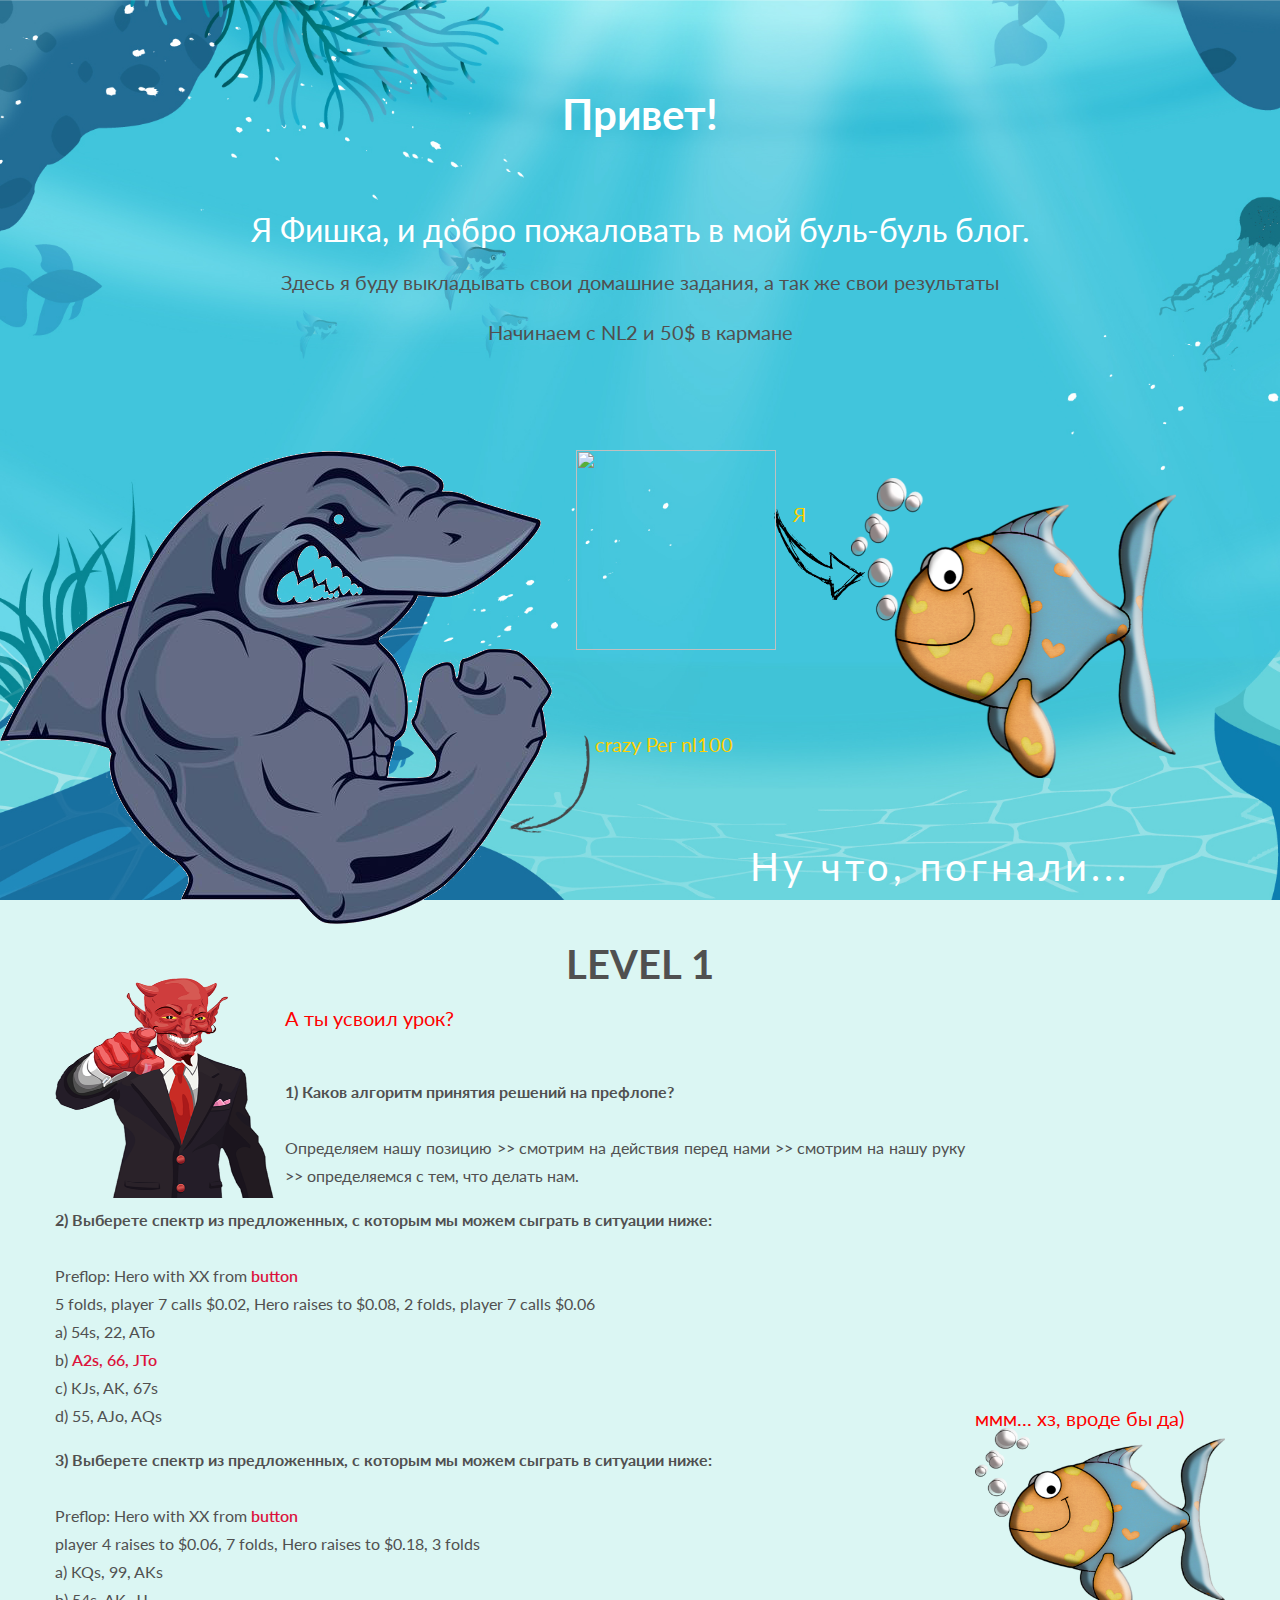
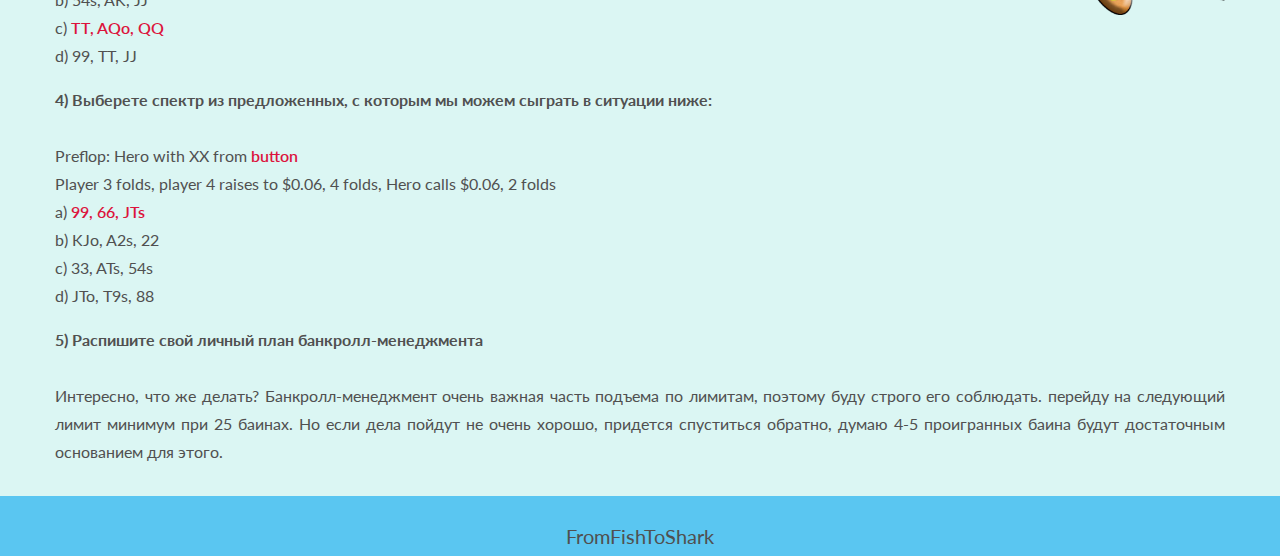
==== index.html @ 1cbb7ae8 "Add files via upload" ====
<!DOCTYPE html>
<html lang="en">

<head>
  <meta charset="UTF-8">
  <meta name="viewport" content="width=device-width, initial-scale=1.0">
  <meta http-equiv="X-UA-Compatible" content="ie=edge">
  <title>FromFishToShark</title>
  <link href="https://fonts.googleapis.com/css2?family=Lato:wght@300;400;700&display=swap" rel="stylesheet">
  <link rel="stylesheet" href="css/reset.css">
  <link rel="stylesheet" href="css/style.css">
</head>

<body>


  <header class="header">
    <div class="container">
      <div class="container-content">
        <div class="header__text">
          <h1>Привет!</h1>
          <p class="header__text-1">Я Фишка, и добро пожаловать в мой буль-буль блог.</p>
        </div>

        <div class="header__maintext">
          <p>Здесь я буду выкладывать свои домашние задания, а так же свои результаты</p>
        </div>

        <div class="header__maintext-2">
          <p с>Начинаем с NL2 и 50$ в кармане</p>
        </div>

        <div class="text__fish">
          Я
        </div>
        <div class="text__shark">
          crazy Рег nl100
        </div>

        <div class="fish__header">
          <img class="shark" src="images/hotpng.com.png" alt="">
          <img class="fish" src="images/fish-1.png" alt="">
          <img class="arrow-3" src="images/arrow-3.png" alt="">
          <img class="arrow-2" src="images/arrow-2.png" alt="">
          <img class="cards" src="images/cards.png" alt="">
        </div>

        <div class="header__text-bottom">Ну что, погнали...</div>
      </div>
    </div>
  </header>



  <div class="section-1">

    <h2>LEVEL 1</h2>

    <div class="container">



      <div class="dev">
        <img class="devil" src="images/devil.png" alt="">
      </div>
      <div>
        <p style="color:red">А ты усвоил урок?</p>
      </div>



      <div class="fsh">
        <div>
          <p style="color:red">ммм... хз, вроде бы да)</p>
        </div>
        <img class="fish-1" src="images/fish-1.png" alt="">
      </div>
      <div class="text__level-1">
        <h3>1) Каков алгоритм принятия решений на префлопе?</h3><br>
        Определяем нашу позицию >> смотрим на действия перед нами >> смотрим на нашу руку >> определяемся с тем, что
        делать нам.<br>

        <h3>2) Выберете спектр из предложенных, с которым мы можем сыграть в ситуации ниже:</h3><br>
        Preflop: Hero with ХХ from <span>button</span><br>
        5 folds, player 7 calls $0.02, Hero raises to $0.08, 2 folds, player 7 calls $0.06<br>
        a) 54s, 22, ATo<br>
        b) <span>A2s, 66, JTo</span><br>
        c) KJs, AK, 67s<br>
        d) 55, AJo, AQs

        <h3>
          3) Выберете спектр из предложенных, с которым мы можем сыграть в ситуации ниже:</h3><br>
        Preflop: Hero with ХХ from <span>button</span><br>
        player 4 raises to $0.06, 7 folds, Hero raises to $0.18, 3 folds<br>
        a) KQs, 99, AKs<br>
        b) 54s, AK, JJ<br>
        c) <span>TT, AQo, QQ</span><br>
        d) 99, TT, JJ<br>

        <h3>
          4) Выберете спектр из предложенных, с которым мы можем сыграть в ситуации ниже:</h3><br>

        Preflop: Hero with ХХ from <span>button</span><br>
        Player 3 folds, player 4 raises to $0.06, 4 folds, Hero calls $0.06, 2 folds<br>

        a) <span>99, 66, JTs</span><br>
        b) KJo, A2s, 22<br>
        c) 33, ATs, 54s<br>
        d) JTo, T9s, 88<br>

        <h3>5) Распишите свой личный план банкролл-менеджмента</h3><br>

        Интересно, что же делать? Банкролл-менеджмент очень важная часть подъема по лимитам, поэтому буду строго его
        соблюдать. перейду на следующий лимит минимум при 25 баинах. Но если дела пойдут не очень
        хорошо, придется спуститься обратно, думаю 4-5 проигранных баина будут достаточным основанием для этого.

      </div>
    </div>
  </div>



  <footer class="footer">
    <p class="footer__text">FromFishToShark</p>
  </footer>


</body>

</html>
---- css/style.css ----
*,
*::after,
*::before{
    box-sizing: border-box;
}

a{
    text-decoration: none;
    color: inherit;
    display: inline-block;
}

ul{
    list-style: none;
}

p{
    padding-top: 30px;
    font-size: 20px;
    line-height: 20px;
}

h2{
    font-size: 40px;
    padding-top: 50px;
    text-align: center;
}

h3{
    margin-top: 16px;
}

span{
    color: red;
    font-weight: 600;
}

body{
    color: #505050;
    font-family: 'Lato', sans-serif;
    font-size: 16px;
    line-height: 28px;
    font-weight: 400px;
}

.header{
    background: url(../images/bg-header.jpg);
    height: 100vh;
    background-repeat: no-repeat;
    background-size: cover;
    position: relative;
}


.container{
    max-width: 1200px;
    padding: 0 15px;
    margin: 0 auto;
}


.container-content{
    max-width: 970px;
    margin: 0 auto;
}

.fish{
    position: absolute;
    content: "";
    width: 325px;
    height: 300px;
    bottom: 122px;
    right: 104px;
}

.header__text{
    color: #fff;
    font-size: 42px;
    text-align: center;
    padding-top: 100px;
}

.header__maintext p{
    text-align: center;
}

.header__text-1{
    font-size: 32px;
    line-height: 24px;
    padding-top: 90px;
}

.header__maintext-2{
    text-align: center;
}


.shark{
    position: absolute;
    content: '';
    left: -6px;
    bottom: -32px;
    z-index: 1;
}

.arrow-1{
    position: absolute;
    content: '';
    width: 100px;
    height: 100px;
    bottom: 295px;
    right: 410px;
}

.arrow-3{
    position: absolute;
    content: '';
    width: 100px;
    height: 100px;
    bottom: 295px;
    right: 410px;
}

.arrow-2{
    position: absolute;
    content: '';
    width: 100px;
    height: 100px;
    bottom: 65px;
    left: 500px;
}

.cards{
    position: absolute;
    content: '';
    width: 200px;
    height: 200px;
    left: 45%;
    top: 50%;

}


.text__fish{
    position: absolute;
    content: '';
    font-size: 20px;
    color: rgb(255, 208, 0);
    bottom: 372px;
    right: 474px;
}

.text__shark{
    position: absolute;
    content: '';
    font-size: 20px;
    color: rgb(255, 208, 0);
    bottom: 142px;
    left: 595px;
}

.header__text-bottom{
    position: absolute;
    content: '';
    color:#fff;
    font-size: 38px;
    bottom: 20px;
    right: 150px;
    letter-spacing: 4px;
}

.section-1{
    min-height: 750px;
    background: rgba(183, 238, 231, 0.507);
}

.dev{
    float: left;
    margin-right: 10px;  
}

.devil{
    width: 220px;
    height: 220px;
}

.fsh{
    float: right;
    margin-left: 10px;
    margin-top: 350px;
}

.fish-1{
   width: 250px;
  
}

.text__level-1{
    margin-top: 50px;
    padding-bottom: 30px;
    text-align: justify;
}

.text__level-1 p{
    color: #505050;
    line-height: 24px;

    margin-top: 15px;
}

.text__level-1 span{
    color: crimson;
}



/* FOOTER */


.footer{
    background: rgb(90, 198, 241);
    height: 60px;
    width: 100%;  
}

.footer__text{
    text-align: center;
}
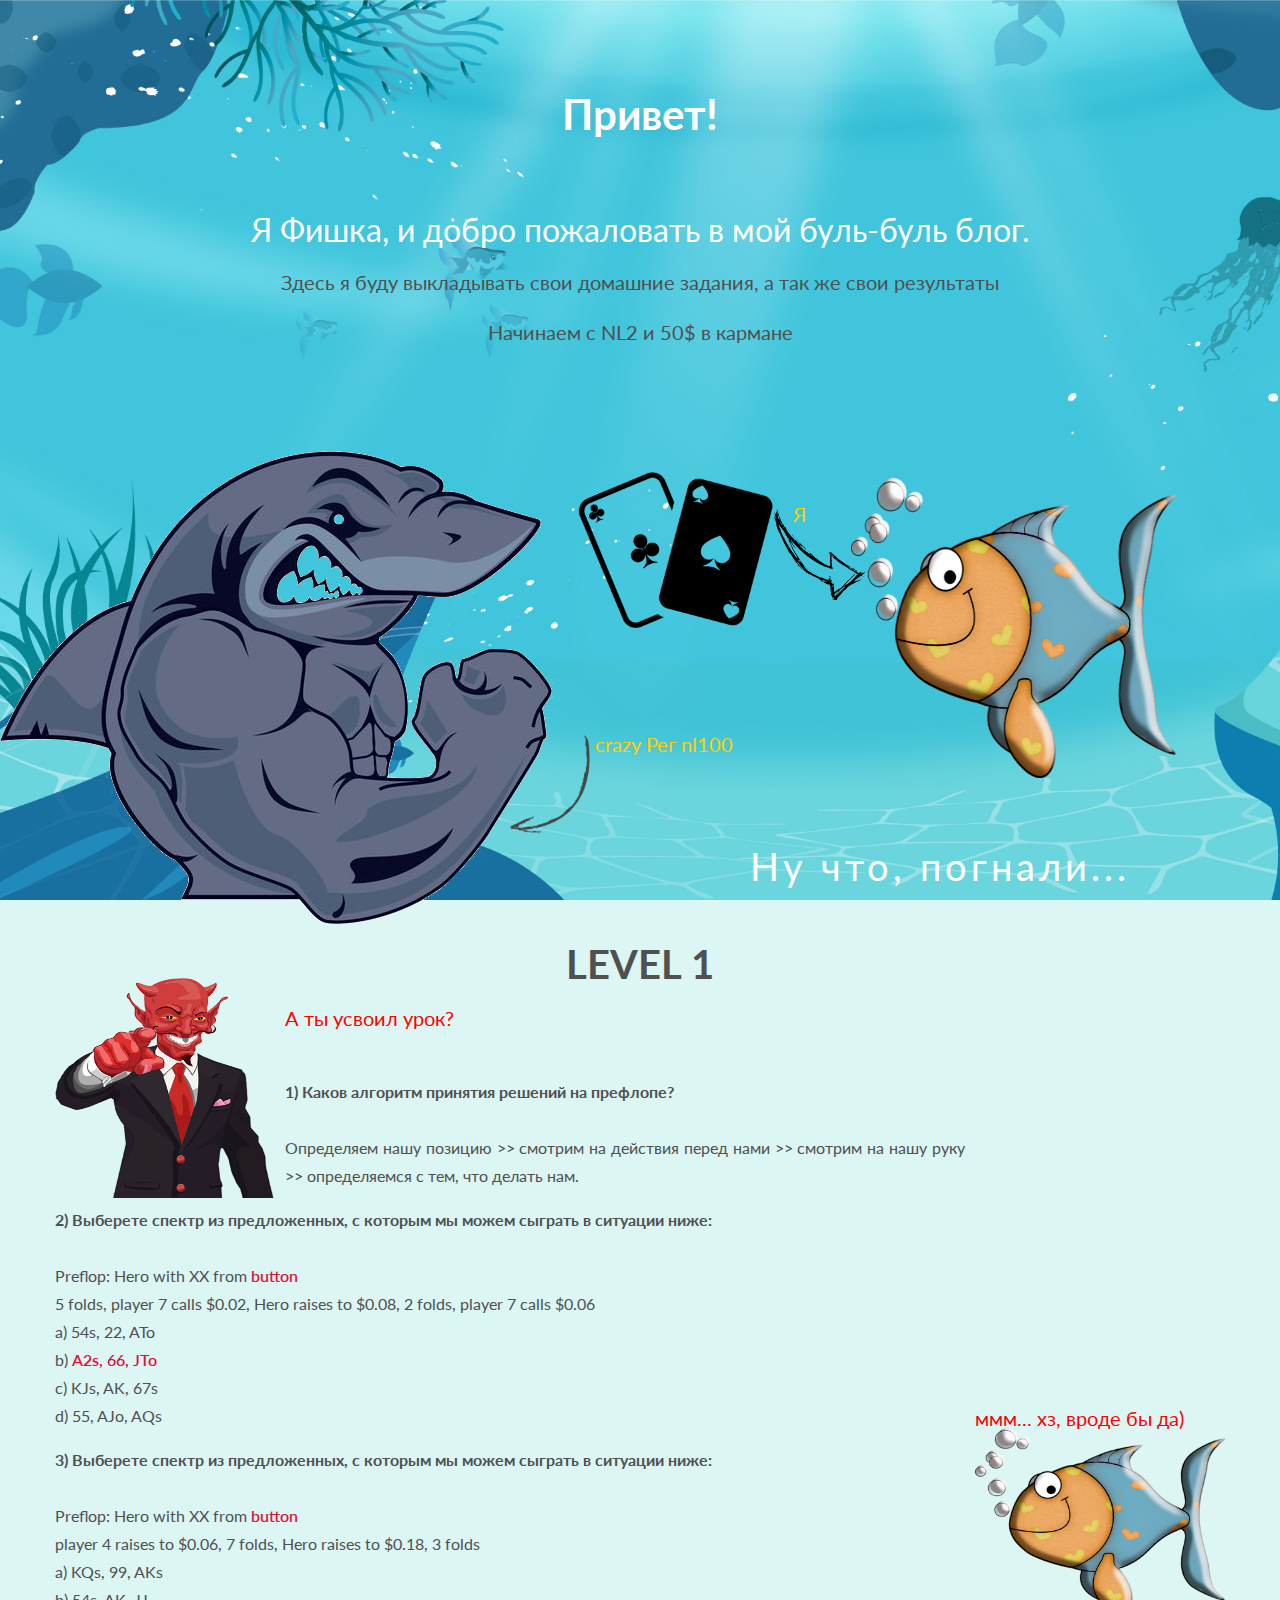
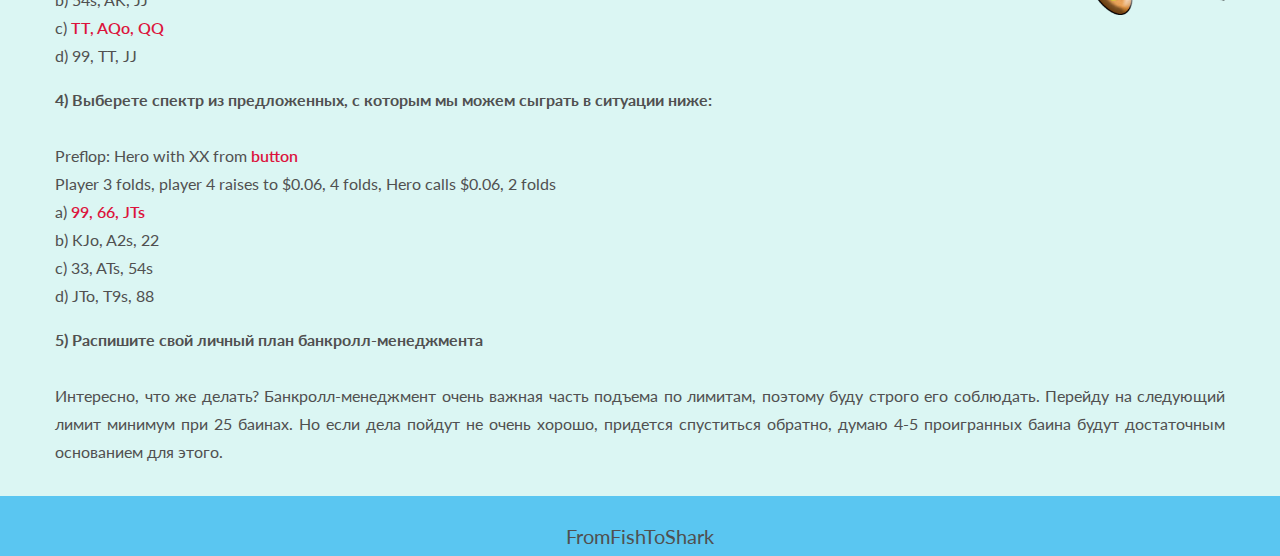
==== commit b1282eb3: "Add files via upload" ====
--- a/index.html
+++ b/index.html
@@ -111,7 +111,7 @@
         <h3>5) Распишите свой личный план банкролл-менеджмента</h3><br>
 
         Интересно, что же делать? Банкролл-менеджмент очень важная часть подъема по лимитам, поэтому буду строго его
-        соблюдать. перейду на следующий лимит минимум при 25 баинах. Но если дела пойдут не очень
+        соблюдать. Перейду на следующий лимит минимум при 25 баинах. Но если дела пойдут не очень
         хорошо, придется спуститься обратно, думаю 4-5 проигранных баина будут достаточным основанием для этого.
 
       </div>
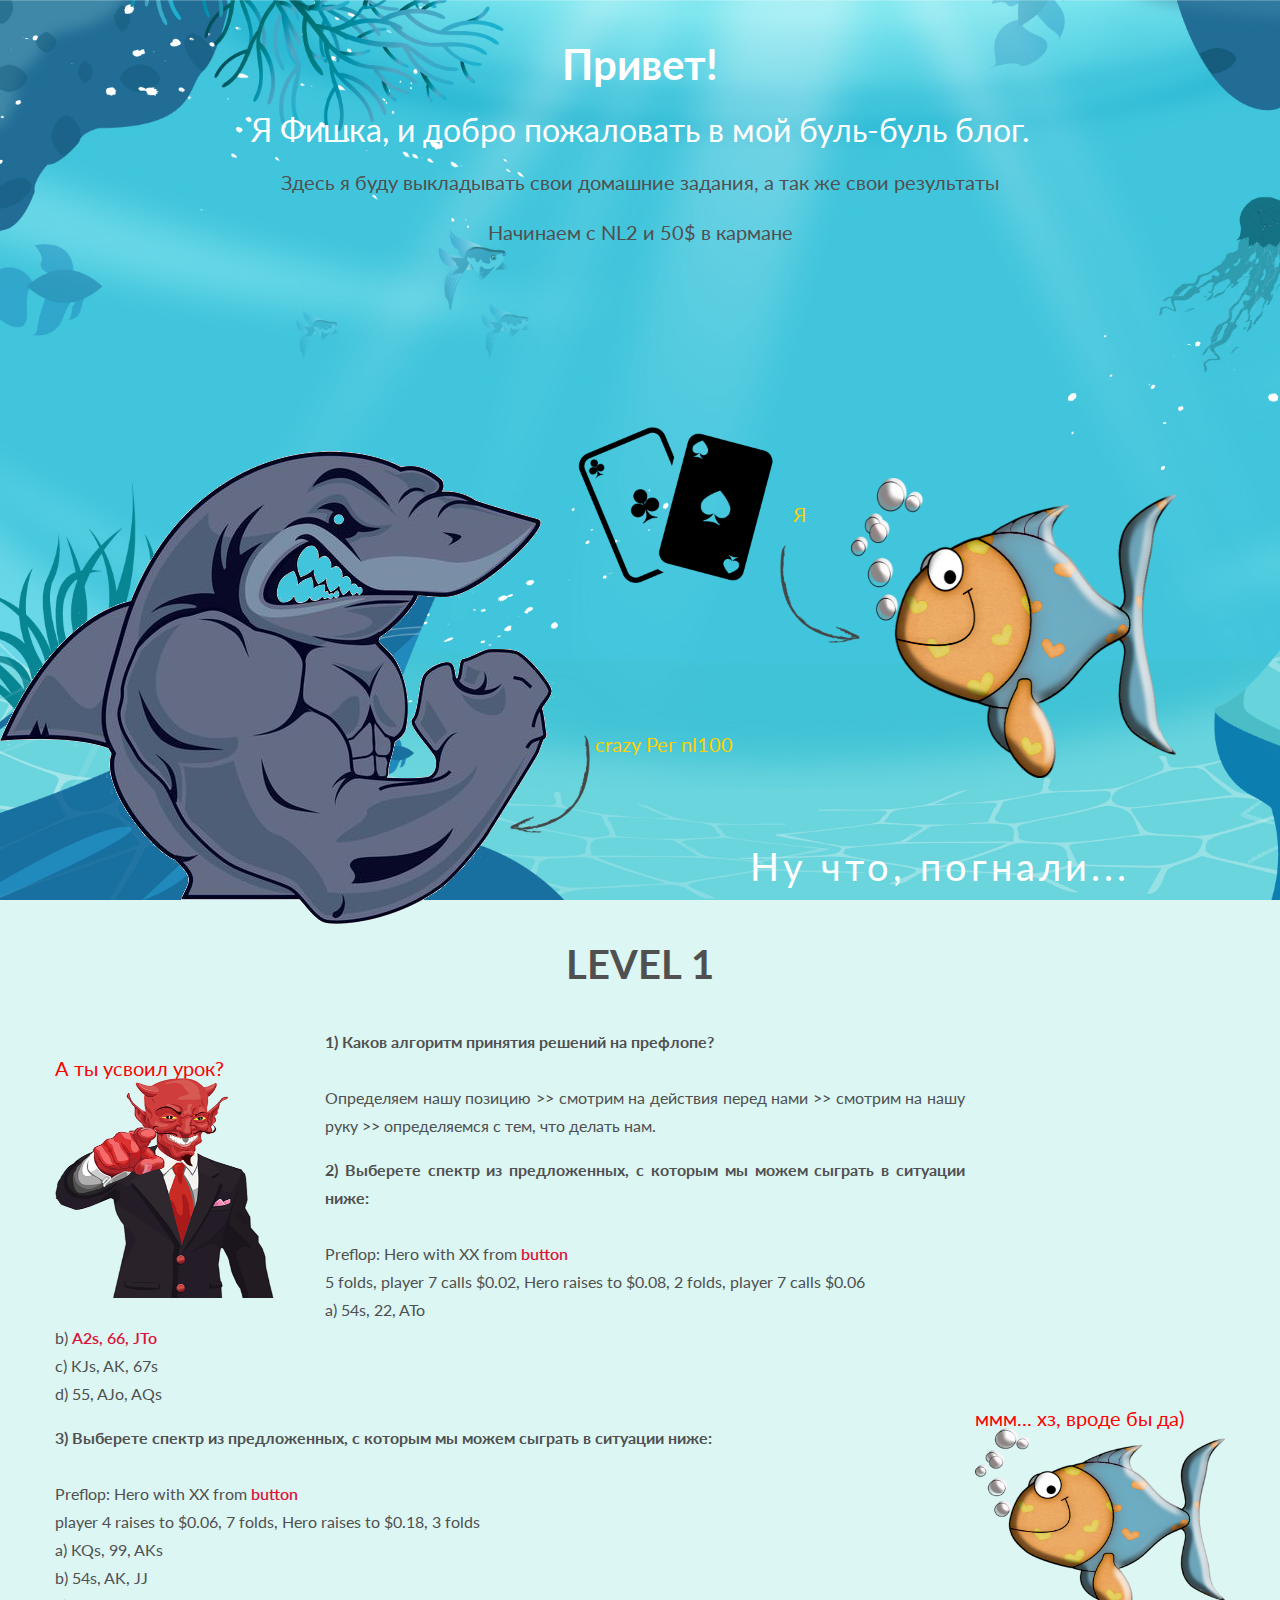
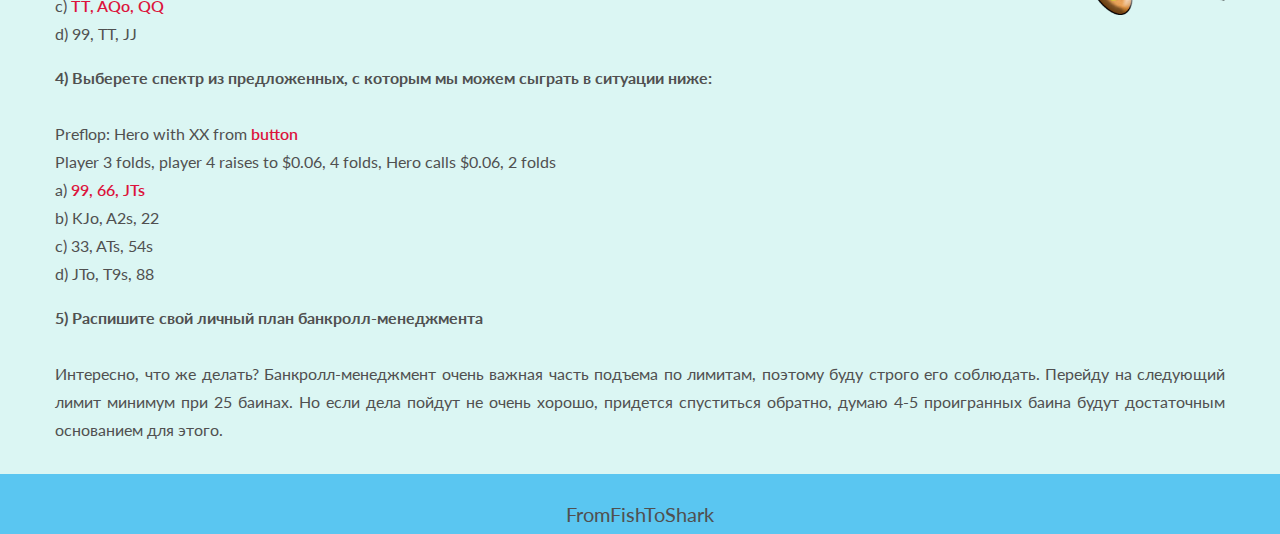
==== commit 43fa7ef3: "Add files via upload" ====
--- a/index.html
+++ b/index.html
@@ -61,10 +61,12 @@
 
 
       <div class="dev">
+        <div>
+          <p style="color:red">А ты усвоил урок?</p>
+        </div>
         <img class="devil" src="images/devil.png" alt="">
-      </div>
-      <div>
-        <p style="color:red">А ты усвоил урок?</p>
+
+
       </div>
 
 
@@ -75,6 +77,8 @@
         </div>
         <img class="fish-1" src="images/fish-1.png" alt="">
       </div>
+
+
       <div class="text__level-1">
         <h3>1) Каков алгоритм принятия решений на префлопе?</h3><br>
         Определяем нашу позицию >> смотрим на действия перед нами >> смотрим на нашу руку >> определяемся с тем, что
--- a/css/style.css
+++ b/css/style.css
@@ -77,7 +77,7 @@
     color: #fff;
     font-size: 42px;
     text-align: center;
-    padding-top: 100px;
+    padding-top: 50px;
 }
 
 .header__maintext p{
@@ -87,7 +87,7 @@
 .header__text-1{
     font-size: 32px;
     line-height: 24px;
-    padding-top: 90px;
+    padding-top: 40px;
 }
 
 .header__maintext-2{
@@ -117,7 +117,7 @@
     content: '';
     width: 100px;
     height: 100px;
-    bottom: 295px;
+    bottom: 255px;
     right: 410px;
 }
 
@@ -136,8 +136,7 @@
     width: 200px;
     height: 200px;
     left: 45%;
-    top: 50%;
-
+    top: 45%;
 }
 
 
@@ -176,7 +175,7 @@
 
 .dev{
     float: left;
-    margin-right: 10px;  
+    margin-right: 50px;  
 }
 
 .devil{
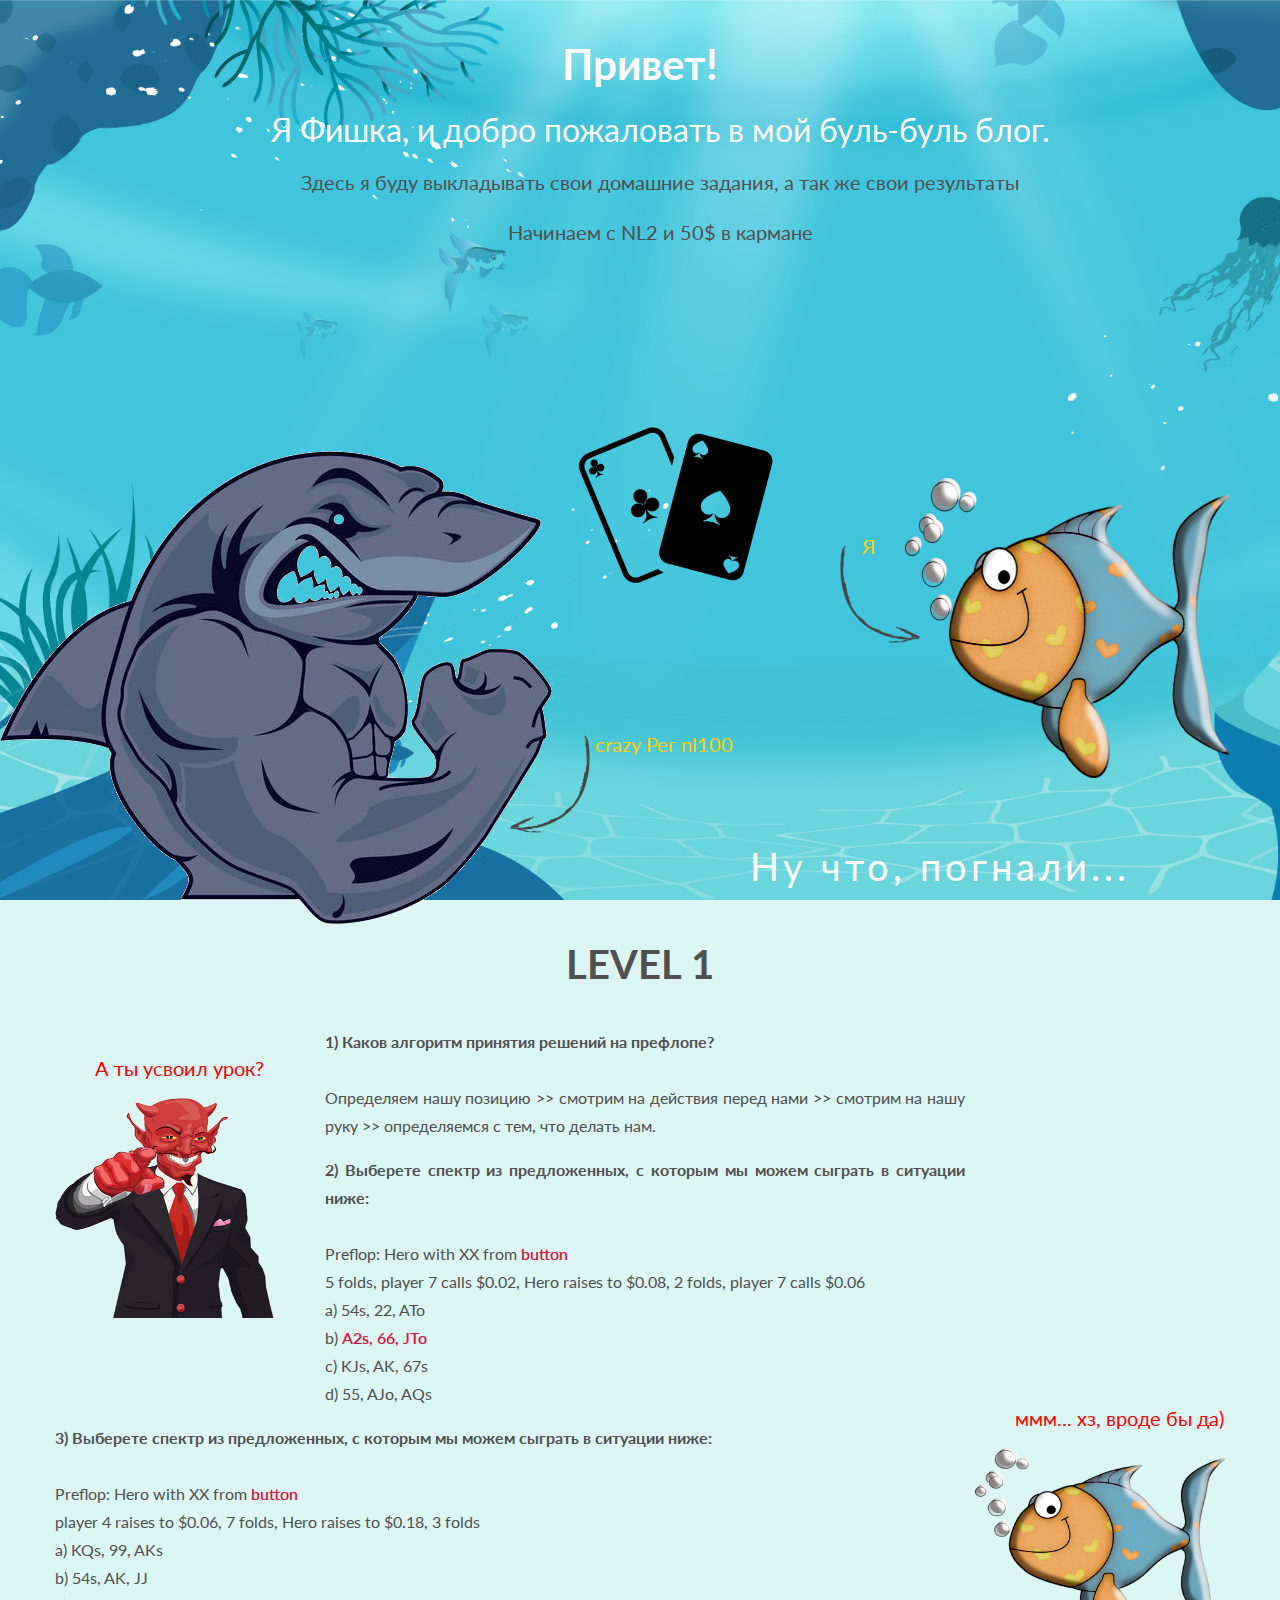
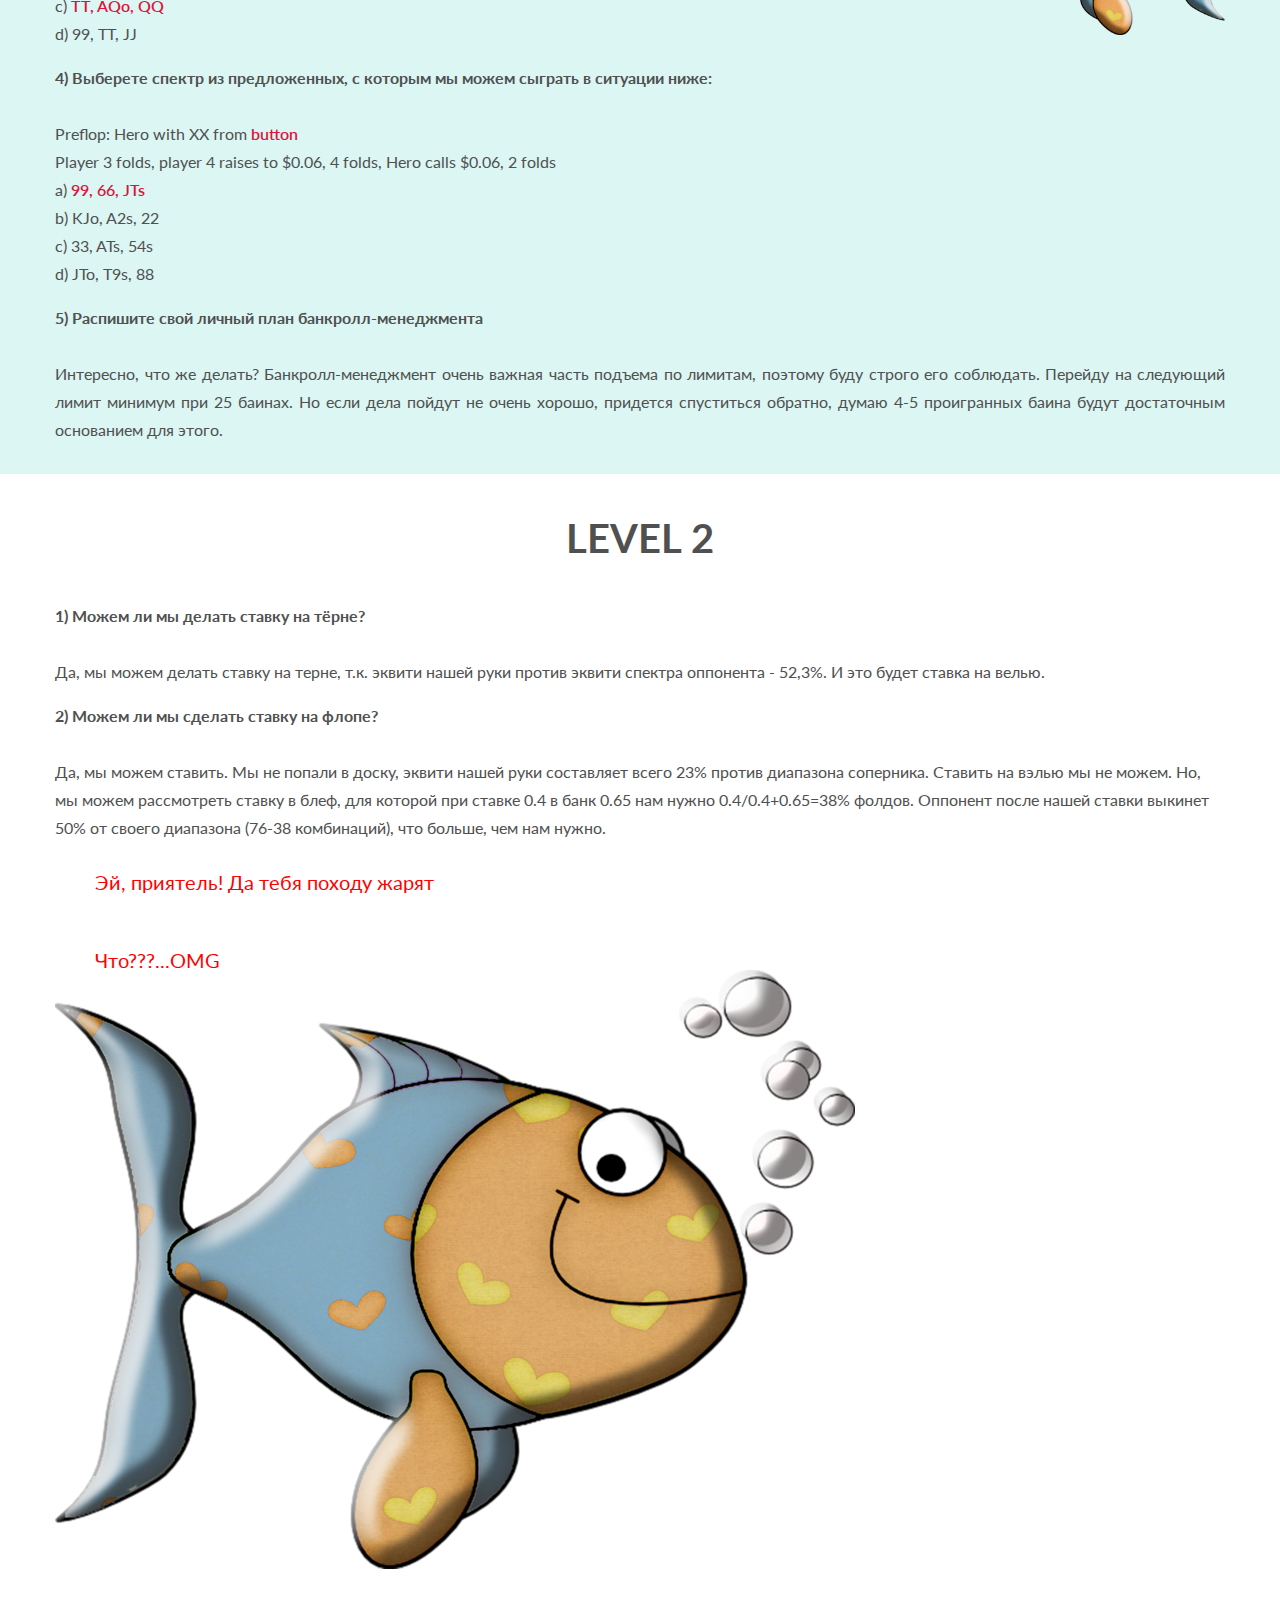
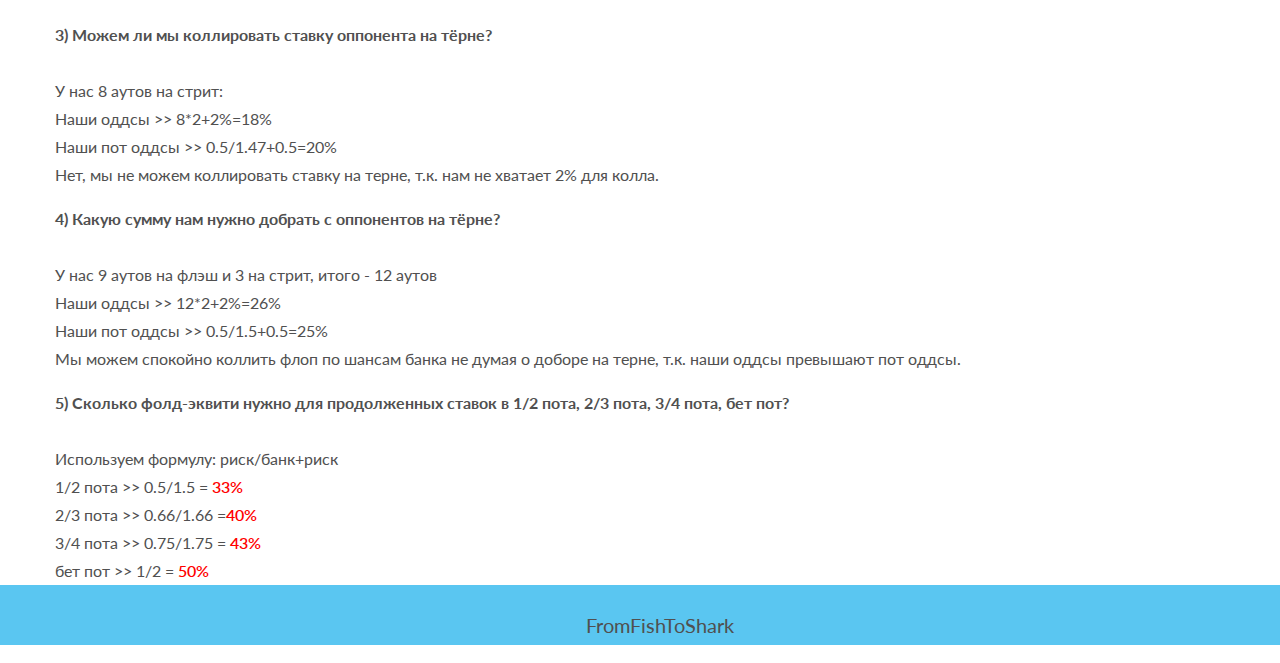
==== commit 3940fd8b: "Add files via upload" ====
--- a/index.html
+++ b/index.html
@@ -1,10 +1,12 @@
 <!DOCTYPE html>
-<html lang="en">
+<html lang="ru">
 
 <head>
   <meta charset="UTF-8">
   <meta name="viewport" content="width=device-width, initial-scale=1.0">
   <meta http-equiv="X-UA-Compatible" content="ie=edge">
+  <meta name="description" content="Плазмотроны ВПР-410, ВПР-402М, ВПР-210М, сопла, электроды и расходники для плазменной резки металлов.Тел: (343) 287-96-43, +79089020509 
+E-mail: Promplazma@mail.ru">
   <title>FromFishToShark</title>
   <link href="https://fonts.googleapis.com/css2?family=Lato:wght@300;400;700&display=swap" rel="stylesheet">
   <link rel="stylesheet" href="css/reset.css">
@@ -123,9 +125,87 @@
   </div>
 
 
+  <div class="section-2">
+
+    <h2>LEVEL 2</h2>
+
+    <div class="container">
+
+      <div class="block">
+        <div class="block__one">
+          <div class="block__text">
+            <h3>1) Можем ли мы делать ставку на тёрне?</h3><br>
+            Да, мы можем делать ставку на терне, т.к. эквити нашей руки против эквити спектра оппонента - 52,3%. И это
+            будет ставка на велью.
+
+            <h3>2) Можем ли мы сделать ставку на флопе?</h3><br>
+            Да, мы можем ставить. Мы не попали в доску, эквити нашей руки составляет всего 23% против диапазона
+            соперника. Ставить на вэлью мы
+            не можем. Но, мы можем рассмотреть ставку в блеф, для которой при ставке 0.4 в банк 0.65 нам нужно
+            0.4/0.4+0.65=38% фолдов. Оппонент
+            после нашей ставки выкинет 50% от своего диапазона (76-38 комбинаций), что больше, чем нам нужно.
+          </div>
+          <div class="block__photo">
+            <p style="color:red">Эй, приятель! Да тебя походу жарят</p>
+            <img class="photo-crab" src="images/crab.png" alt="">
+          </div>
+        </div>
+
+
+
+        <div class="block__two">
+          <div class="block__photo">
+            <p style="color:red">Что???...OMG</p>
+            <div class="photo__wrapper">
+              <div>
+                <img class="photo-fish-2" src="images/fish-2.png" alt="">
+              </div>
+              <div>
+                <img class="photo-fire" src="images/fire.png" alt="">
+              </div>
+            </div>
+          </div>
+          <div class="block__text">
+            <h3>3) Можем ли мы коллировать ставку оппонента на тёрне?</h3><br>
+            У нас 8 аутов на стрит:<br>
+            Наши оддсы >> 8*2+2%=18%<br>
+            Наши пот оддсы >> 0.5/1.47+0.5=20%<br>
+            Нет, мы не можем коллировать ставку на терне, т.к. нам не хватает 2% для колла.<br>
+
+
+            <h3>4) Какую сумму нам нужно добрать с оппонентов на тёрне?</h3><br>
+            У нас 9 аутов на флэш и 3 на стрит, итого - 12 аутов<br>
+            Наши оддсы >> 12*2+2%=26%<br>
+            Наши пот оддсы >> 0.5/1.5+0.5=25%<br>
+            Мы можем спокойно коллить флоп по шансам банка не думая о доборе на терне, т.к. наши оддсы превышают пот
+            оддсы.
+
+          </div>
+        </div>
+      </div>
+      <h3>5) Сколько фолд-эквити нужно для продолженных ставок в 1/2 пота, 2/3 пота, 3/4 пота, бет пот?</h3><br>
+      Используем формулу: риск/банк+риск<br>
+      1/2 пота >> 0.5/1.5 = <span>33%</span><br>
+      2/3 пота >> 0.66/1.66 =<span>40%</span> <br>
+      3/4 пота >> 0.75/1.75 = <span>43%</span><br>
+      бет пот >> 1/2 = <span>50%</span><br>
+    </div>
+  </div>
+
 
   <footer class="footer">
-    <p class="footer__text">FromFishToShark</p>
+
+    <div class="footer__content">
+      <div class="footer__wrapper">
+        <div>
+          <p class="footer__text">FromFishToShark</p>
+        </div>
+        <div>
+          <img class="logo__footer" src="images/logo-footer.png" alt="">
+        </div>
+      </div>
+    </div>
+
   </footer>
 
 
--- a/css/style.css
+++ b/css/style.css
@@ -18,12 +18,14 @@
     padding-top: 30px;
     font-size: 20px;
     line-height: 20px;
+    margin-left: 40px;
 }
 
 h2{
     font-size: 40px;
     padding-top: 50px;
     text-align: center;
+    margin-bottom: 50px;
 }
 
 h3{
@@ -70,7 +72,7 @@
     width: 325px;
     height: 300px;
     bottom: 122px;
-    right: 104px;
+    right: 50px;
 }
 
 .header__text{
@@ -103,14 +105,14 @@
     z-index: 1;
 }
 
-.arrow-1{
+/* .arrow-1{
     position: absolute;
     content: '';
     width: 100px;
     height: 100px;
     bottom: 295px;
     right: 410px;
-}
+} */
 
 .arrow-3{
     position: absolute;
@@ -118,7 +120,7 @@
     width: 100px;
     height: 100px;
     bottom: 255px;
-    right: 410px;
+    right: 350px;
 }
 
 .arrow-2{
@@ -145,8 +147,8 @@
     content: '';
     font-size: 20px;
     color: rgb(255, 208, 0);
-    bottom: 372px;
-    right: 474px;
+    bottom: 340px;
+    right: 405px;
 }
 
 .text__shark{
@@ -175,12 +177,14 @@
 
 .dev{
     float: left;
-    margin-right: 50px;  
+    margin-right: 50px; 
+    margin-bottom: 65px;   
 }
 
 .devil{
     width: 220px;
     height: 220px;
+    margin-top: 20px; 
 }
 
 .fsh{
@@ -191,6 +195,7 @@
 
 .fish-1{
    width: 250px;
+   margin-top: 20px;
   
 }
 
@@ -226,3 +231,169 @@
     text-align: center;
 }
 
+
+@media (max-width: 1190px){
+    .shark{
+        width: 300px;
+        height: 300px;
+        bottom: -19px;
+    }
+    .fish{
+        width: 250px;
+        height: 250px;
+        bottom: 50px;
+    }
+    .cards{
+        width: 180px;
+        height: 180px;
+    }
+    .arrow-3{
+        position: absolute;
+    content: '';
+    width: 75px;
+    height: 75px;
+    bottom: 155px;
+    right: 280px;
+    }
+    .arrow-2{
+    position: absolute;
+    content: '';
+    width: 75px;
+    height: 75px;
+    bottom: 120px;
+    left: 320px;
+    }
+    .text__fish{
+    bottom: 220px;
+    right: 325px;
+    font-size: 16px;
+    }
+    .text__shark{
+        bottom: 162px;
+        left: 395px;
+        font-size: 16px;
+    }
+    .header__text-bottom{
+        font-size: 20px;
+    }
+}
+
+
+
+@media (max-width: 900px){
+    .shark{
+        width: 250px;
+        height: 250px;
+        bottom: -16px;
+    }
+    .fish{
+        width: 200px;
+        height: 200px;
+        bottom: 35px;
+        right: 20px;
+    }
+    .cards{
+        width: 200px;
+        height: 200px;
+    }
+    .arrow-3{
+    width: 50px;
+    height: 50px;
+    bottom: 125px;
+    right: 225px;
+    }
+    .arrow-2{
+    width: 50px;
+    height: 50px;
+    bottom: 55px;
+    left: 265px;
+    }
+    .text__fish{
+    bottom: 170px;
+    right: 250px;
+    font-size: 14px;
+    }
+    .text__shark{
+        bottom: 85px;
+        left: 315px;
+        font-size: 16px;
+    }
+    .header__text-bottom{
+        font-size: 20px;
+    }
+    .header__text{
+        font-size: 22px;
+    }
+    .header__text-1{
+        font-size: 20px;
+    }
+    .header__maintext{
+        font-size: 20px;
+    }
+        .header__maintext-2{
+            font-size: 20px;
+        }
+}
+
+
+
+
+@media (max-width: 670px){
+    .shark{
+        width: 200px;
+        height: 200px;
+        bottom: -13px;
+    }
+    .fish{
+        width: 150px;
+        height: 150px;
+        bottom: 30px;
+        right: 10px;
+    }
+    .cards{
+        width: 150px;
+        height: 150px;
+    }
+    .arrow-3{
+    width: 50px;
+    height: 50px;
+    bottom: 80px;
+    right: 145px;
+    }
+    .arrow-2{
+    width: 50px;
+    height: 50px;
+    bottom: 20px;
+    left: 190px;
+    }
+    .text__fish{
+    bottom: 110px;
+    right: 170px;
+    font-size: 14px;
+    }
+    .text__shark{
+        bottom: 50px;
+        left: 245px;
+        font-size: 16px;
+    }
+    .header__text-bottom{
+        font-size: 20px;
+    }
+    .header__text{
+        font-size: 22px;
+    }
+    .header__text-1{
+        font-size: 20px;
+    }
+    .header__maintext{
+        font-size: 20px;
+    }
+        .header__maintext-2{
+            font-size: 20px;
+        }
+        .header__text-bottom{
+            right: 50px;
+            bottom: 5px;
+            font-size: 18px;
+        }
+}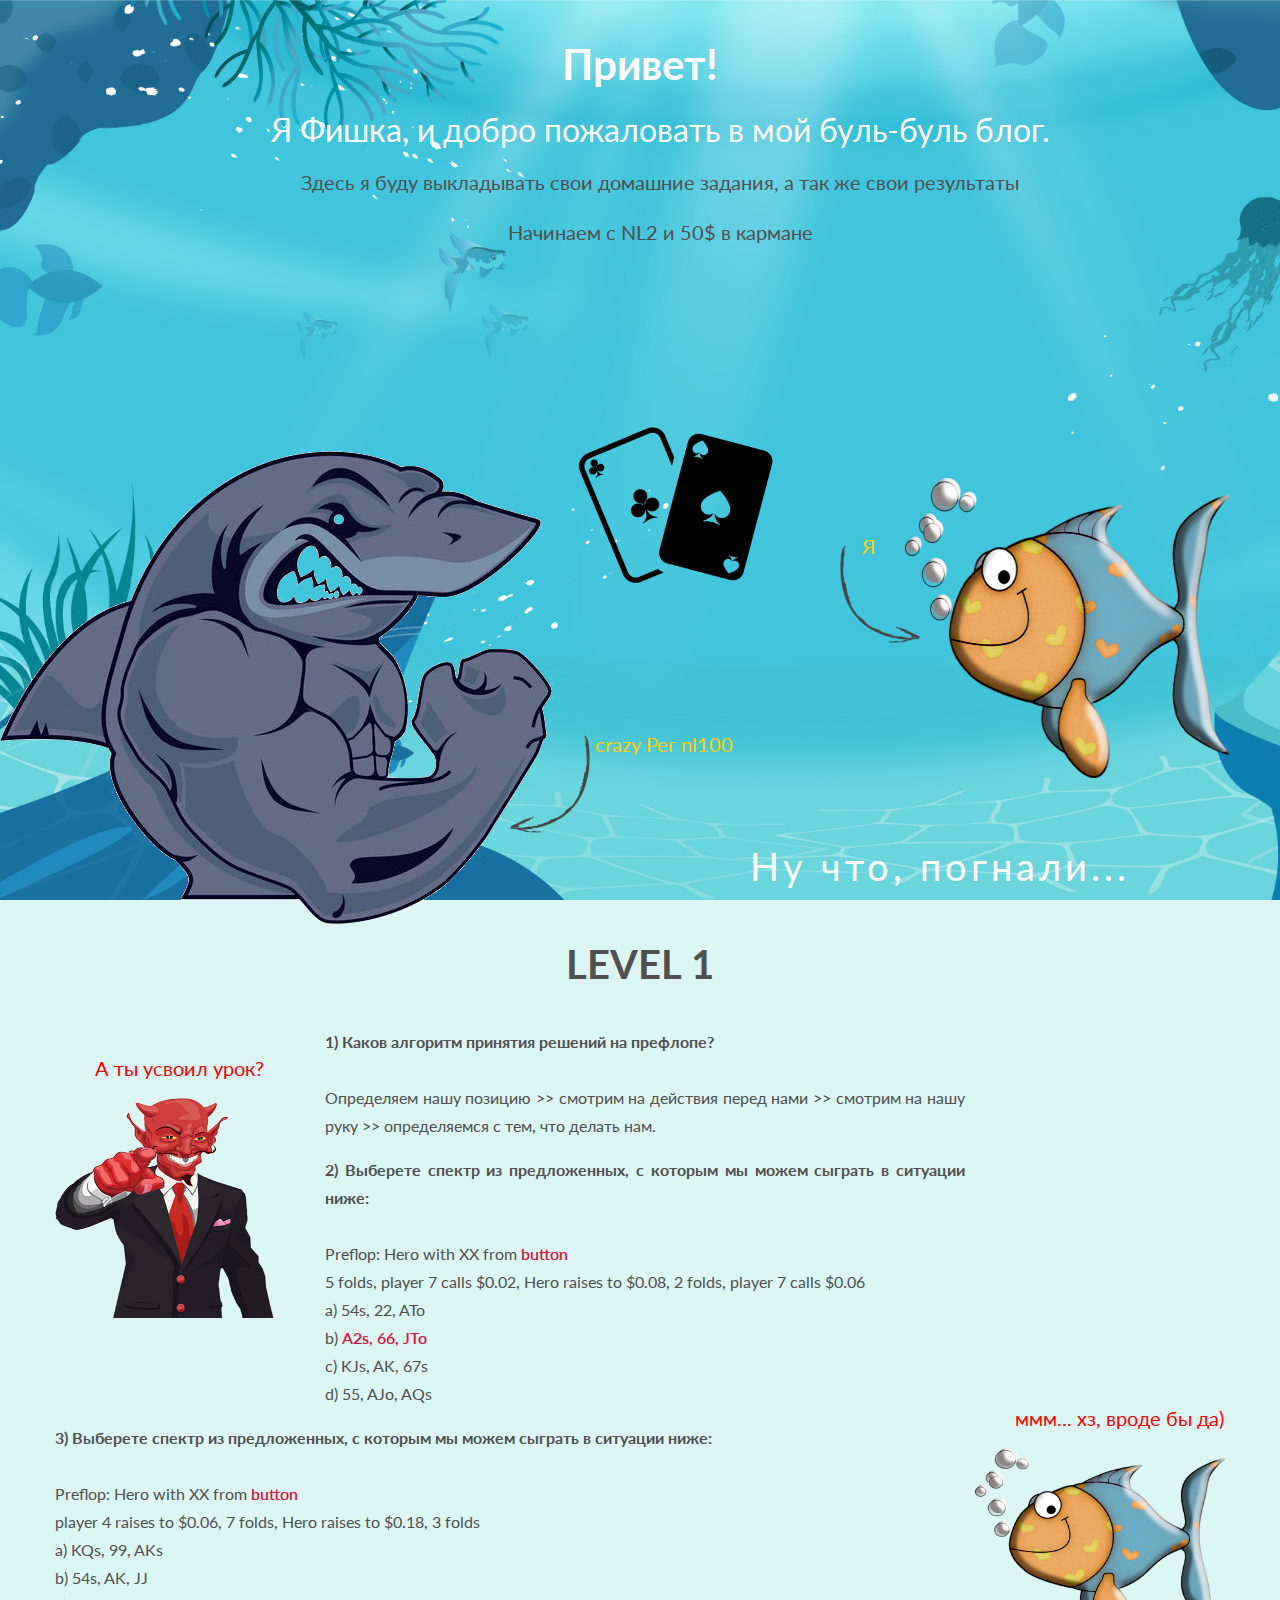
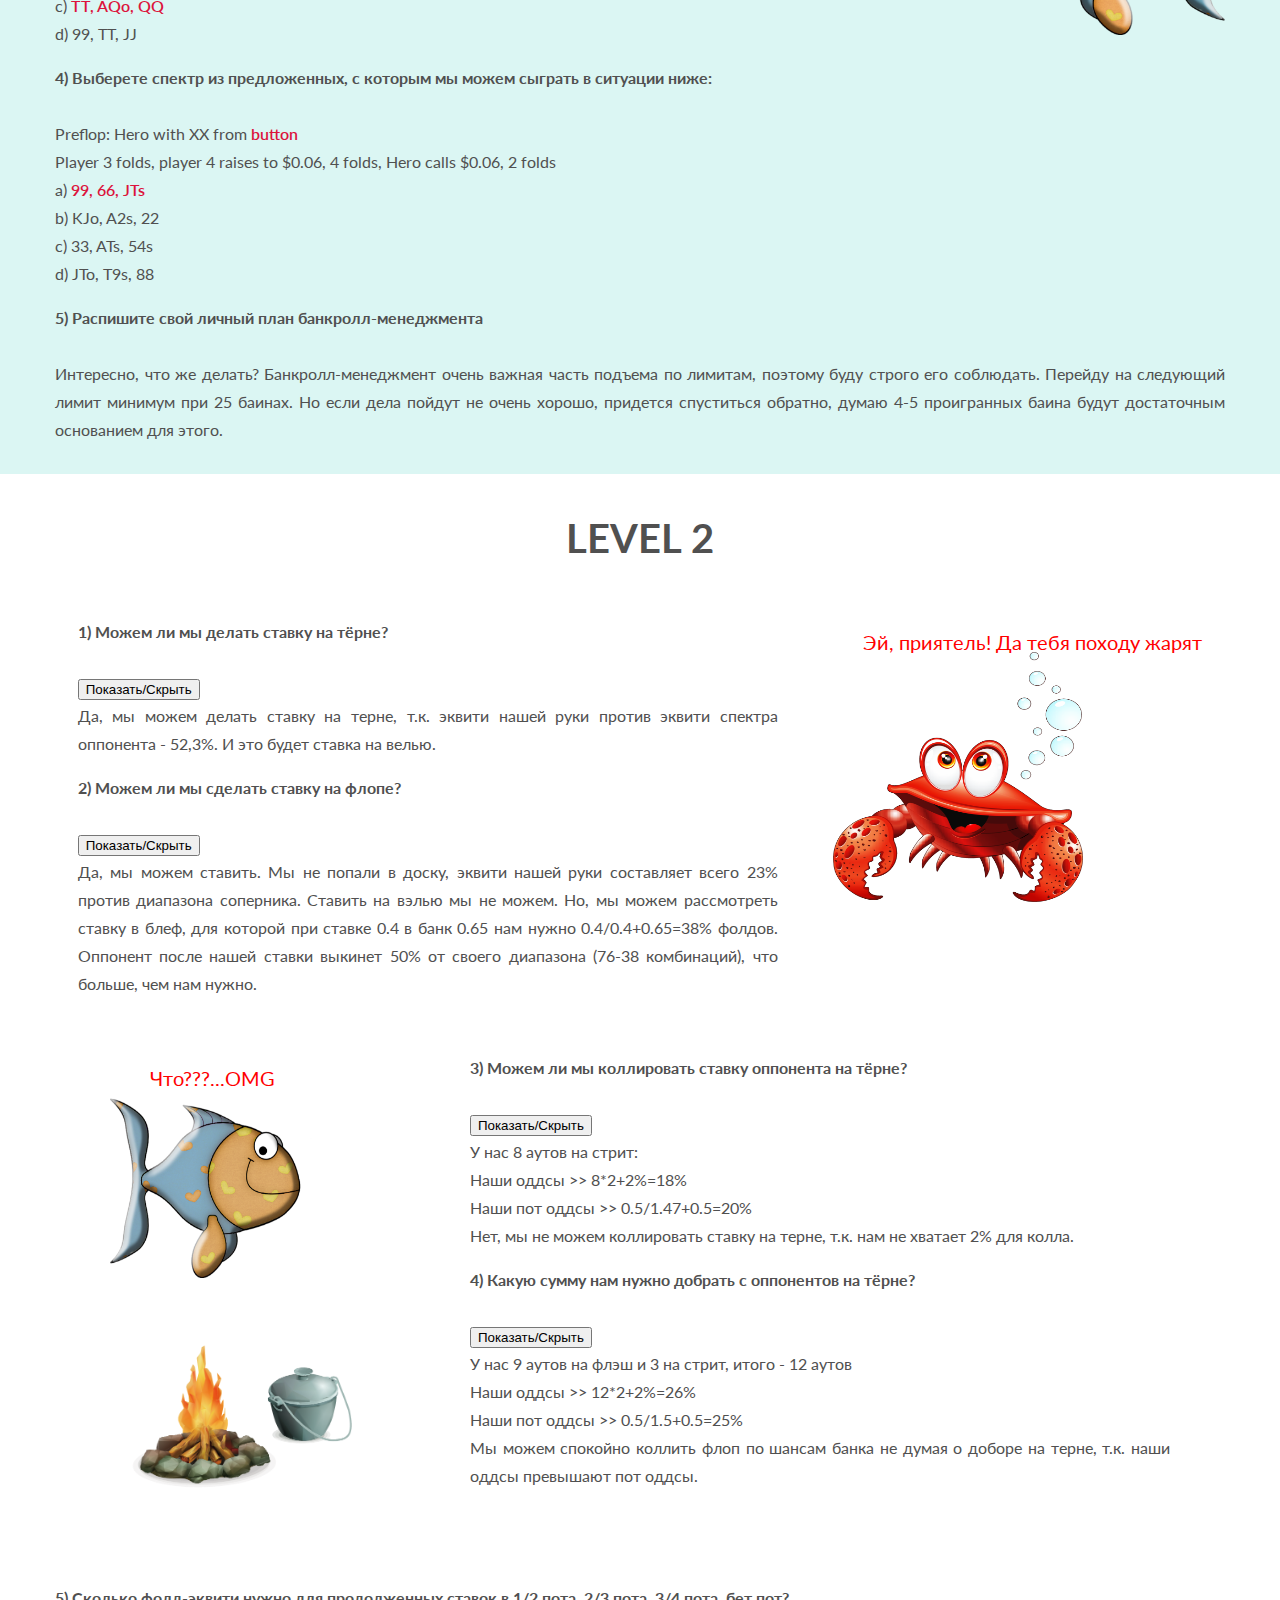
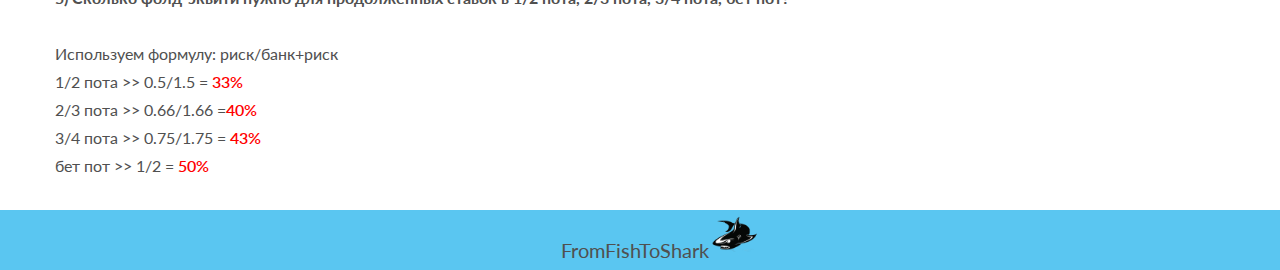
==== commit 8adc929e: "Add files via upload" ====
--- a/index.html
+++ b/index.html
@@ -135,10 +135,57 @@
         <div class="block__one">
           <div class="block__text">
             <h3>1) Можем ли мы делать ставку на тёрне?</h3><br>
+            <button title="Click to show/hide content" type="button"
+              onclick="if(document.getElementById('spoiler') .style.display=='none') {document.getElementById('spoiler') .style.display=''}else{document.getElementById('spoiler') .style.display='none'}">Показать/Скрыть</button><br>
+            <div id="spoiler" style="display:none">
+              SB: $10.77 (107.7 bb)<br>
+              BB: $2.44 (24.4 bb)<br>
+              MP: $10.84 (108.4 bb)<br>
+              CO: $10 (100 bb)<br>
+              Hero (BTN): $12.19 (121.9 bb)<br>
+
+              Preflop: Hero is BTN with As 8s<br>
+              2 folds, Hero raises to $0.3, 1 fold, BB calls $0.2<br>
+
+              Flop: ($0.65) 8h 3s 4h (2 players)<br>
+              BB checks, Hero bets $0.45, BB calls $0.45<br>
+
+              Turn: ($1.55) 6c (2 players)<br>
+              BB checks, Hero bets $1.69, BB calls $1.69<br>
+
+              При условии, что:<br>
+              Спектр колла оппонента на флопе:<br>
+              99-33,A8s,98s,87s,65s,54s,KhJh,QhJh,AhTh,KhTh,QhTh,JhTh,Ah9h,Th9h,Ah7h,Ah6h,7h6h,Ah5h,Ah3h,Ah2h<br>
+              Спектр колла оппонента на терне:<br>
+              88,66-33,A8s,87s,65s,54s,KhJh,QhJh,AhTh,KhTh,QhTh,JhTh,Ah9h,Th9h,Ah7h,Ah6h,7h6h,Ah5h,Ah3h,Ah2h</div>
+
             Да, мы можем делать ставку на терне, т.к. эквити нашей руки против эквити спектра оппонента - 52,3%. И это
             будет ставка на велью.
 
             <h3>2) Можем ли мы сделать ставку на флопе?</h3><br>
+            <button title="Click to show/hide content" type="button"
+              onclick="if(document.getElementById('spoiler1') .style.display=='none') {document.getElementById('spoiler1') .style.display=''}else{document.getElementById('spoiler1') .style.display='none'}">Показать/Скрыть</button><br>
+            <div id="spoiler1" style="display:none">
+              SB: $5.46 (54.6 bb)<br>
+              BB: $5.74 (57.4 bb)<br>
+              Hero (UTG+1): $10 (100 bb)<br>
+              UTG+2: $5.69 (56.9 bb)<br>
+              MP1: $7.53 (75.3 bb)<br>
+              MP2: $10 (100 bb)<br>
+              MP3: $10 (100 bb)<br>
+              CO: $14.70 (147 bb)<br>
+              BTN: $17.82 (178.2 bb)<br>
+
+              Preflop: Hero is UTG+1 with Ad Jc<br>
+              Hero raises to $0.30, 7 folds, BB calls $0.2<br>
+
+              Flop: ($0.65) 9c 8h 4d (2 players)<br>
+              BB checks, Hero bets $0.40, BB folds<br>
+
+              При условии, что:<br>
+              Спектр колла оппонента на префлопе: 99-22,JTs,T9s,98s,87s,76s,65s,54s<br>
+              На флопе он продолжит с таким диапазоном: 99-88,44,JTs,T9s,98s,87s,76s</div>
+
             Да, мы можем ставить. Мы не попали в доску, эквити нашей руки составляет всего 23% против диапазона
             соперника. Ставить на вэлью мы
             не можем. Но, мы можем рассмотреть ставку в блеф, для которой при ставке 0.4 в банк 0.65 нам нужно
@@ -167,6 +214,29 @@
           </div>
           <div class="block__text">
             <h3>3) Можем ли мы коллировать ставку оппонента на тёрне?</h3><br>
+            <button title="Click to show/hide content" type="button"
+              onclick="if(document.getElementById('spoiler2') .style.display=='none') {document.getElementById('spoiler2') .style.display=''}else{document.getElementById('spoiler2') .style.display='none'}">Показать/Скрыть</button><br>
+            <div id="spoiler2" style="display:none">
+              SB: $13.14 (131.4 bb)<br>
+              BB: $10.92 (109.2 bb)<br>
+              UTG+1: $11.29 (112.9 bb)<br>
+              UTG+2: $12.64 (126.4 bb)<br>
+              MP1: $4.79 (47.9 bb)<br>
+              MP2: $8.95 (89.5 bb)<br>
+              MP3: $9.70 (97 bb)<br>
+              CO: $10 (100 bb)<br>
+              Hero (BTN): $10.06 (100.6 bb)<br>
+
+              Preflop: Hero is BTN with Ts Js<br>
+              3 folds, MP2 raises to $0.30, 2 folds, Hero calls $0.30, 2 folds<br>
+
+              Flop: ($0.75) 3c Qs 9: (2 players)<br>
+              MP2 bets $0.36, Hero calls $0.36<br>
+
+              Turn: ($1.47) 7c (2 players)<br>
+              MP2 bets $0.50, Hero calls $0.50</div>
+
+
             У нас 8 аутов на стрит:<br>
             Наши оддсы >> 8*2+2%=18%<br>
             Наши пот оддсы >> 0.5/1.47+0.5=20%<br>
@@ -174,6 +244,25 @@
 
 
             <h3>4) Какую сумму нам нужно добрать с оппонентов на тёрне?</h3><br>
+            <button title="Click to show/hide content" type="button"
+              onclick="if(document.getElementById('spoiler3') .style.display=='none') {document.getElementById('spoiler3') .style.display=''}else{document.getElementById('spoiler3') .style.display='none'}">Показать/Скрыть</button><br>
+            <div id="spoiler3" style="display:none">
+              Hero (SB): $12.85 (128.5 bb)<br>
+              BB: $4.27 (42.7 bb)<br>
+              UTG+1: $10 (100 bb)<br>
+              UTG+2: $15.96 (159.6 bb)<br>
+              MP1: $36.78 (367.8 bb)<br>
+              MP2: $8.88 (88.8 bb)<br>
+              MP3: $20.72 (207.2 bb)<br>
+              CO: $10.05 (100.5 bb)<br>
+              BTN: $18.76 (187.6 bb)<br>
+
+              Preflop: Hero is SB with 6s 7s<br>
+              2 folds, MP1 calls $0.10, MP2 calls $0.10, MP3 folds, CO calls $0.10, BTN folds, Hero completes, BB
+              checks<br>
+
+              Flop: ($0.50) Kc 4s 8s (5 players)<br>
+              Hero checks, BB checks, MP1 checks, MP2 bets $0.50, CO calls $0.50, Hero calls $0.50, 2 folds</div>
             У нас 9 аутов на флэш и 3 на стрит, итого - 12 аутов<br>
             Наши оддсы >> 12*2+2%=26%<br>
             Наши пот оддсы >> 0.5/1.5+0.5=25%<br>
@@ -208,7 +297,7 @@
 
   </footer>
 
-
+  <script src="https://ajax.googleapis.com/ajax/libs/jquery/3.4.1/jquery.min.js"></script>
 </body>
 
 </html>--- a/css/style.css
+++ b/css/style.css
@@ -224,12 +224,69 @@
 .footer{
     background: rgb(90, 198, 241);
     height: 60px;
-    width: 100%;  
-}
-
-.footer__text{
-    text-align: center;
-}
+    width: 100%; 
+    margin-top: 30px; 
+}
+
+.logo__footer{
+    width:50px;
+    height: 50px;
+}
+
+.footer__wrapper{
+    display: flex;
+    justify-content: center;
+}
+
+
+/* LEVEL 2 */
+
+.section-2{
+    min-height: 750px;
+}
+
+
+.block__one{
+    display: flex;
+    justify-content: space-around;
+    margin-bottom: 40px;
+}
+
+.photo-crab{
+    width: 250px;
+    height: 250px;
+    margin-left: 10px;
+}
+
+.block__text{
+    max-width: 700px;
+    text-align: justify;
+}
+
+.block__two{
+    display: flex;
+    justify-content: space-around;
+    margin-bottom: 40px;
+    position: relative;
+}
+
+.photo-fish-2{
+    width: 220px;
+    height: 190px;
+}
+
+.photo-fire{
+    width: 250px;
+    height: 250px;
+}
+
+.photo__wrapper{
+    display: flex;
+    flex-direction: column;
+}
+
+
+
 
 
 @media (max-width: 1190px){
@@ -276,9 +333,35 @@
     .header__text-bottom{
         font-size: 20px;
     }
-}
-
-
+    .photo-crab{
+        width: 200px;
+        height: 200px;
+    }
+    .photo-fish-2{
+        width: 200px;
+        height: 200px;
+    }
+    .block__text{
+        max-width: 600px;
+        text-align: justify;
+    }
+}
+
+@media (max-width: 984px){
+    .photo-crab{
+        width: 150px;
+        height: 150px;
+    }
+    .photo-fish-2{
+        width: 150px;
+        height: 150px;
+    }
+   
+    .block__text{
+        max-width: 550px;
+        text-align: justify;
+    }
+}
 
 @media (max-width: 900px){
     .shark{
@@ -333,7 +416,27 @@
         .header__maintext-2{
             font-size: 20px;
         }
-}
+        .photo-crab{
+            width: 150px;
+            height: 150px;
+        }
+        .photo-fish-2{
+            width: 150px;
+            height: 150px;
+        }
+        .photo-fire{
+            width: 200px;
+            height: 200px;
+        }
+        .block__text{
+            max-width: 550px;
+            text-align: justify;
+        }
+        h3{
+            font-size: 14px;
+        }
+}
+
 
 
 
@@ -396,4 +499,24 @@
             bottom: 5px;
             font-size: 18px;
         }
-}+        .photo-crab{
+            width: 150px;
+            height: 150px;
+        }
+        .photo-fish-2{
+            width: 150px;
+            height: 150px;
+        }
+        .photo-fire{
+            width: 150px;
+            height: 150px;   
+        }
+        .block__text{
+            max-width: 550px;
+            text-align: justify;
+        }
+        h3{
+            font-size: 14px;
+        }
+}
+
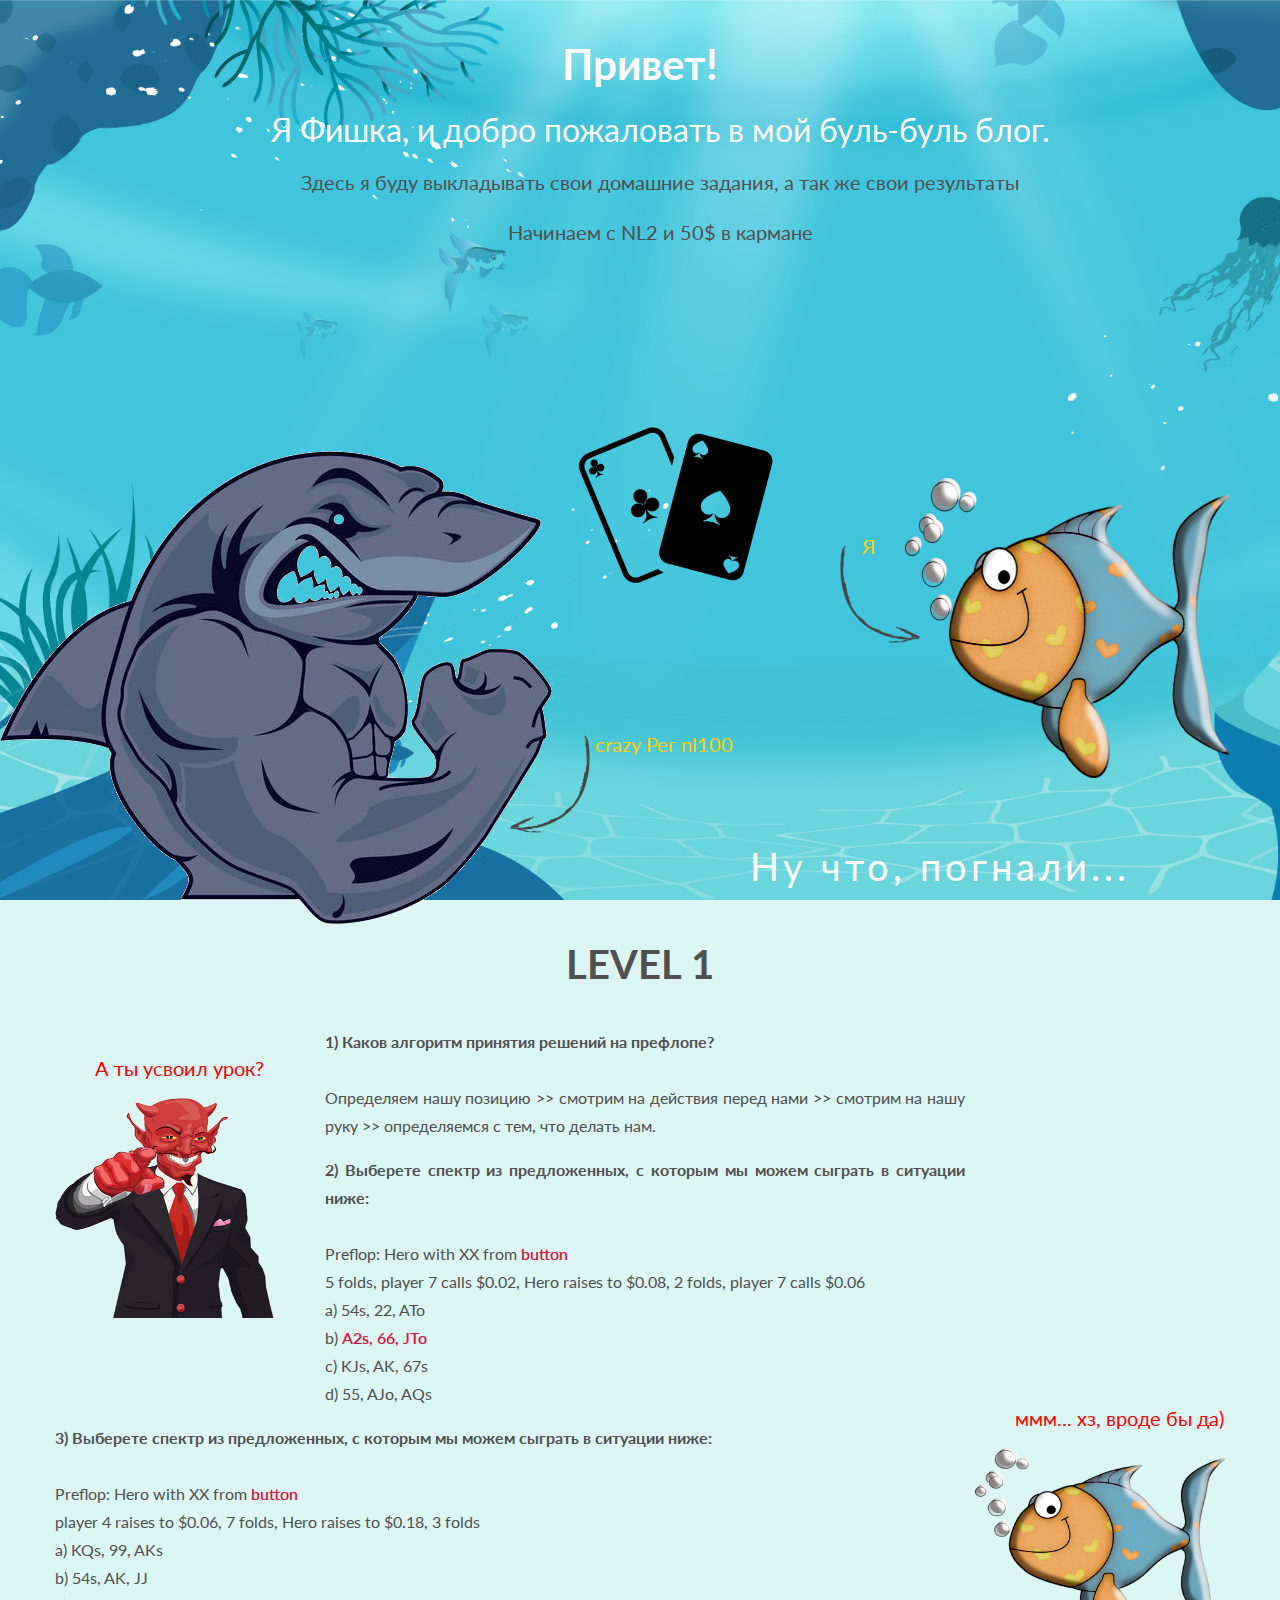
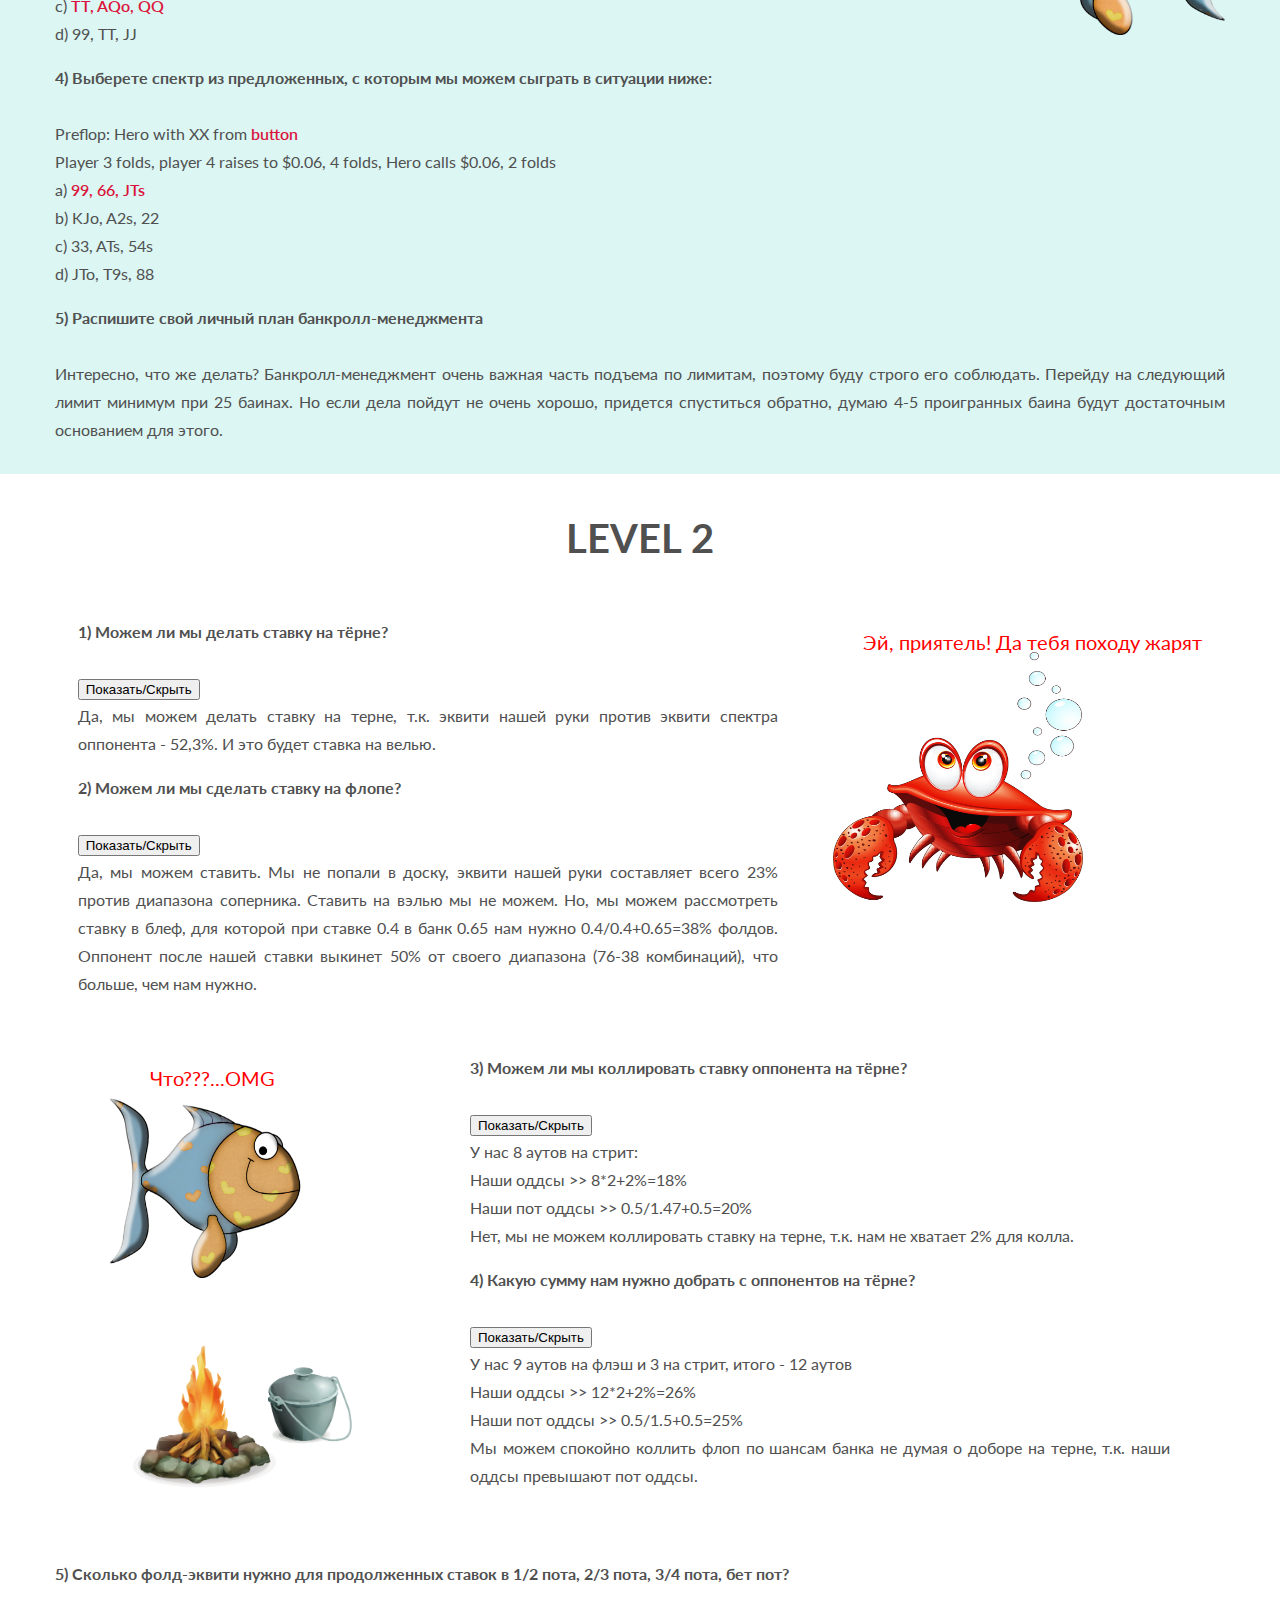
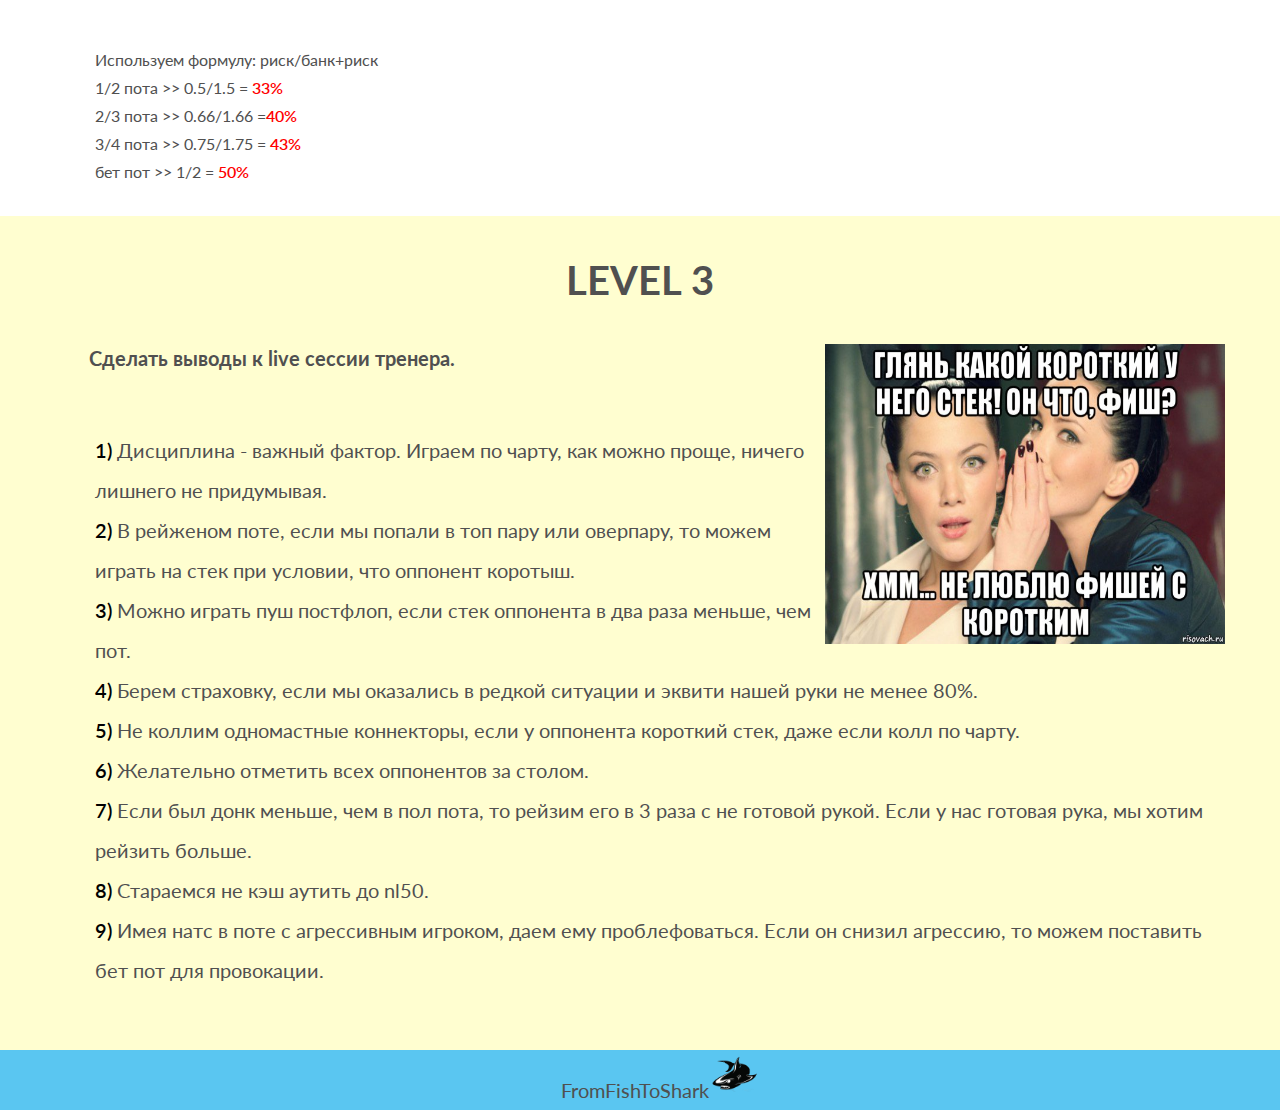
==== commit 64be18e9: "Add files via upload" ====
--- a/index.html
+++ b/index.html
@@ -273,31 +273,85 @@
         </div>
       </div>
       <h3>5) Сколько фолд-эквити нужно для продолженных ставок в 1/2 пота, 2/3 пота, 3/4 пота, бет пот?</h3><br>
-      Используем формулу: риск/банк+риск<br>
-      1/2 пота >> 0.5/1.5 = <span>33%</span><br>
-      2/3 пота >> 0.66/1.66 =<span>40%</span> <br>
-      3/4 пота >> 0.75/1.75 = <span>43%</span><br>
-      бет пот >> 1/2 = <span>50%</span><br>
+      <p class="text__task-5">Используем формулу: риск/банк+риск<br>
+        1/2 пота >> 0.5/1.5 = <span>33%</span><br>
+        2/3 пота >> 0.66/1.66 =<span>40%</span> <br>
+        3/4 пота >> 0.75/1.75 = <span>43%</span><br>
+        бет пот >> 1/2 = <span>50%</span><br>
+      </p>
     </div>
   </div>
 
-
-  <footer class="footer">
-
-    <div class="footer__content">
-      <div class="footer__wrapper">
-        <div>
-          <p class="footer__text">FromFishToShark</p>
-        </div>
-        <div>
-          <img class="logo__footer" src="images/logo-footer.png" alt="">
-        </div>
+  <div class="section-3">
+
+    <h2>LEVEL 3</h2>
+
+    <div class="container">
+
+      <div class="block">
+        <div class="block__text-3">
+          <img class="photo__mem" src="images/mem-2.jpg" alt="">
+          <h3 class="header__lesson-3">Сделать выводы к live сессии тренера.</h3><br>
+
+          <p class="lesson-3">
+            <span class="numbers__lesson-3">1)</span> Дисциплина - важный фактор. Играем по чарту, как можно проще,
+            ничего лишнего не
+            придумывая.<br>
+
+            <span class="numbers__lesson-3">2)</span> В рейженом поте, если мы попали в топ пару или оверпару, то можем
+            играть на стек при
+            условии, что
+            оппонент
+            коротыш.<br>
+
+            <span class="numbers__lesson-3">3)</span> Можно играть пуш постфлоп, если стек оппонента в два раза меньше,
+            чем пот.<br>
+
+            <span class="numbers__lesson-3">4)</span></span> Берем страховку, если мы оказались в редкой ситуации и
+            эквити нашей руки не менее 80%.<br>
+
+            <span class="numbers__lesson-3">5)</span> Не коллим одномастные коннекторы, если у оппонента короткий стек,
+            даже если колл по
+            чарту.<br>
+
+            <span class="numbers__lesson-3">6)</span> Желательно отметить всех оппонентов за столом.<br>
+
+            <span class="numbers__lesson-3">7)</span> Если был донк меньше, чем в пол пота, то рейзим его в 3 раза с не
+            готовой рукой. Если у нас
+            готовая рука,
+            мы хотим рейзить больше.<br>
+
+            <span class="numbers__lesson-3">8)</span> Стараемся не кэш аутить до nl50.<br>
+
+            <span class="numbers__lesson-3">9)</span> Имея натс в поте с агрессивным игроком, даем ему проблефоваться.
+            Если он снизил агрессию, то
+            можем
+            поставить бет пот для провокации.<br>
+          </p>
+
+        </div>
+
+
       </div>
     </div>
 
-  </footer>
-
-  <script src="https://ajax.googleapis.com/ajax/libs/jquery/3.4.1/jquery.min.js"></script>
+
+    <footer class="footer">
+
+      <div class="footer__content">
+        <div class="footer__wrapper">
+          <div>
+            <p class="footer__text">FromFishToShark</p>
+          </div>
+          <div>
+            <img class="logo__footer" src="images/logo-footer.png" alt="">
+          </div>
+        </div>
+      </div>
+
+    </footer>
+
+    <script src="https://ajax.googleapis.com/ajax/libs/jquery/3.4.1/jquery.min.js"></script>
 </body>
 
 </html>--- a/css/style.css
+++ b/css/style.css
@@ -266,7 +266,6 @@
 .block__two{
     display: flex;
     justify-content: space-around;
-    margin-bottom: 40px;
     position: relative;
 }
 
@@ -285,7 +284,47 @@
     flex-direction: column;
 }
 
-
+.text__task-5{
+    margin-bottom: 30px;
+    font-family: 'Lato', sans-serif;
+    font-size: 16px;
+    line-height: 28px;
+
+}
+
+
+
+
+/* LEVEL 3 */
+
+
+.section-3{
+    min-height: 750px;
+    background: rgba(255, 254, 206, 0.959);
+}
+
+.lesson-3{
+    line-height: 40px;
+}
+
+.header__lesson-3{
+    margin-left: 34px;
+    font-size: 20px;
+}
+
+.photo__mem{
+    width: 400px;
+    height: 300px;
+    float: right;
+}
+
+.block__text-3{
+    padding-bottom: 30px;
+}
+
+.numbers__lesson-3{
+    color: #000;
+}
 
 
 
@@ -520,3 +559,6 @@
         }
 }
 
+#spoiler,#spoiler1, #spoiler2,#spoiler3{
+    color: burlywood; 
+}
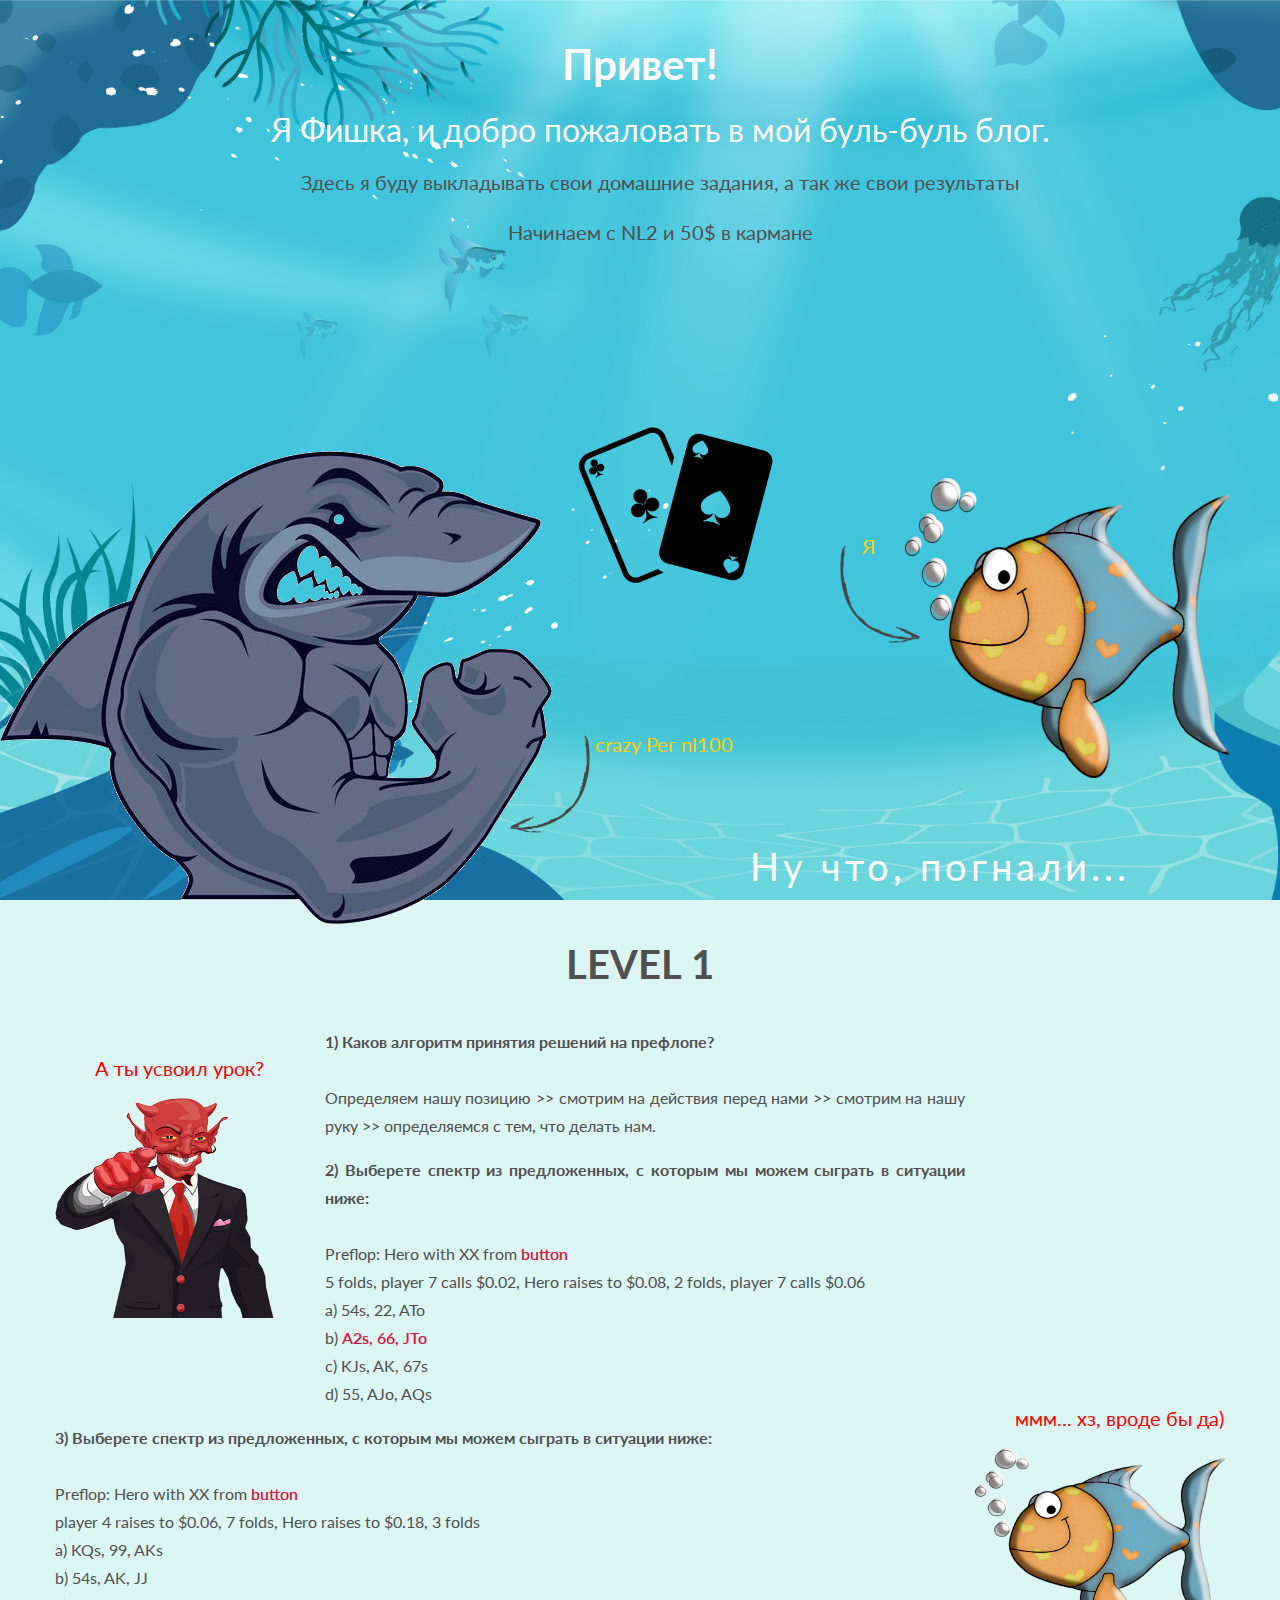
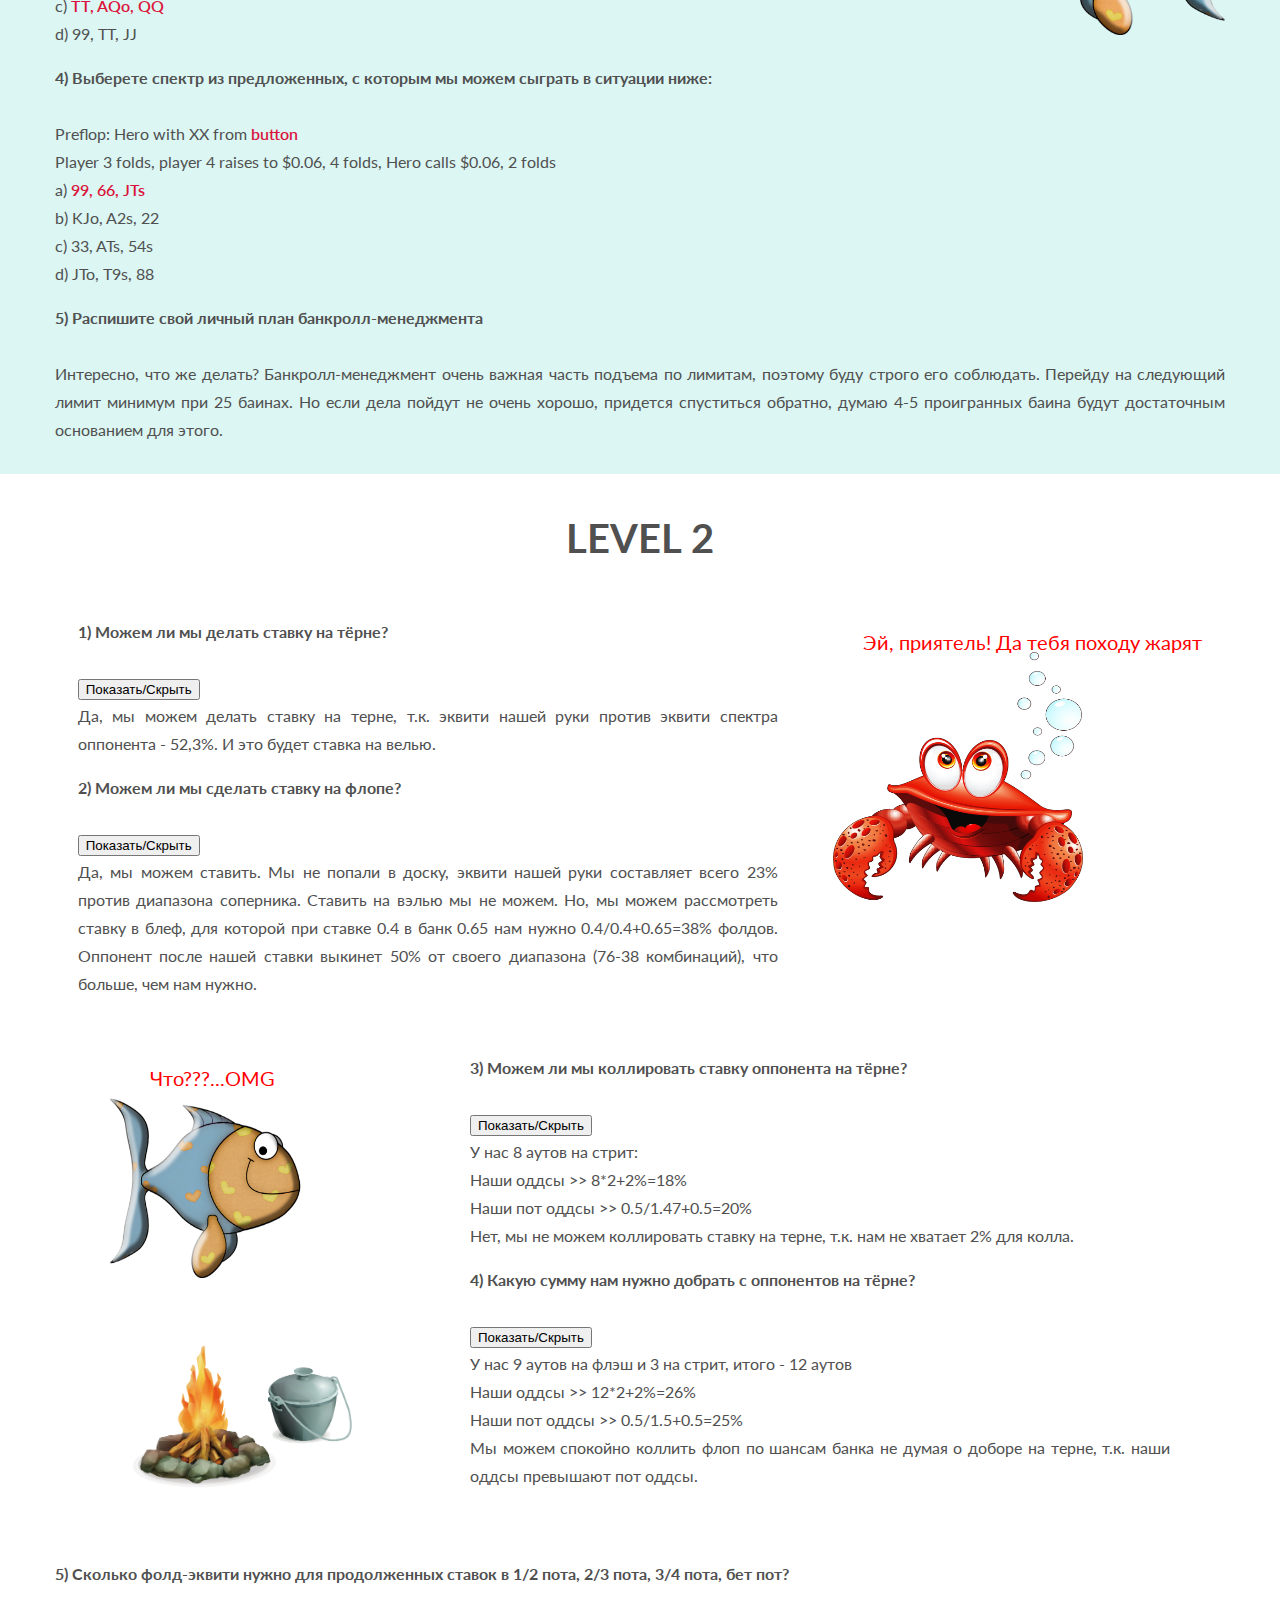
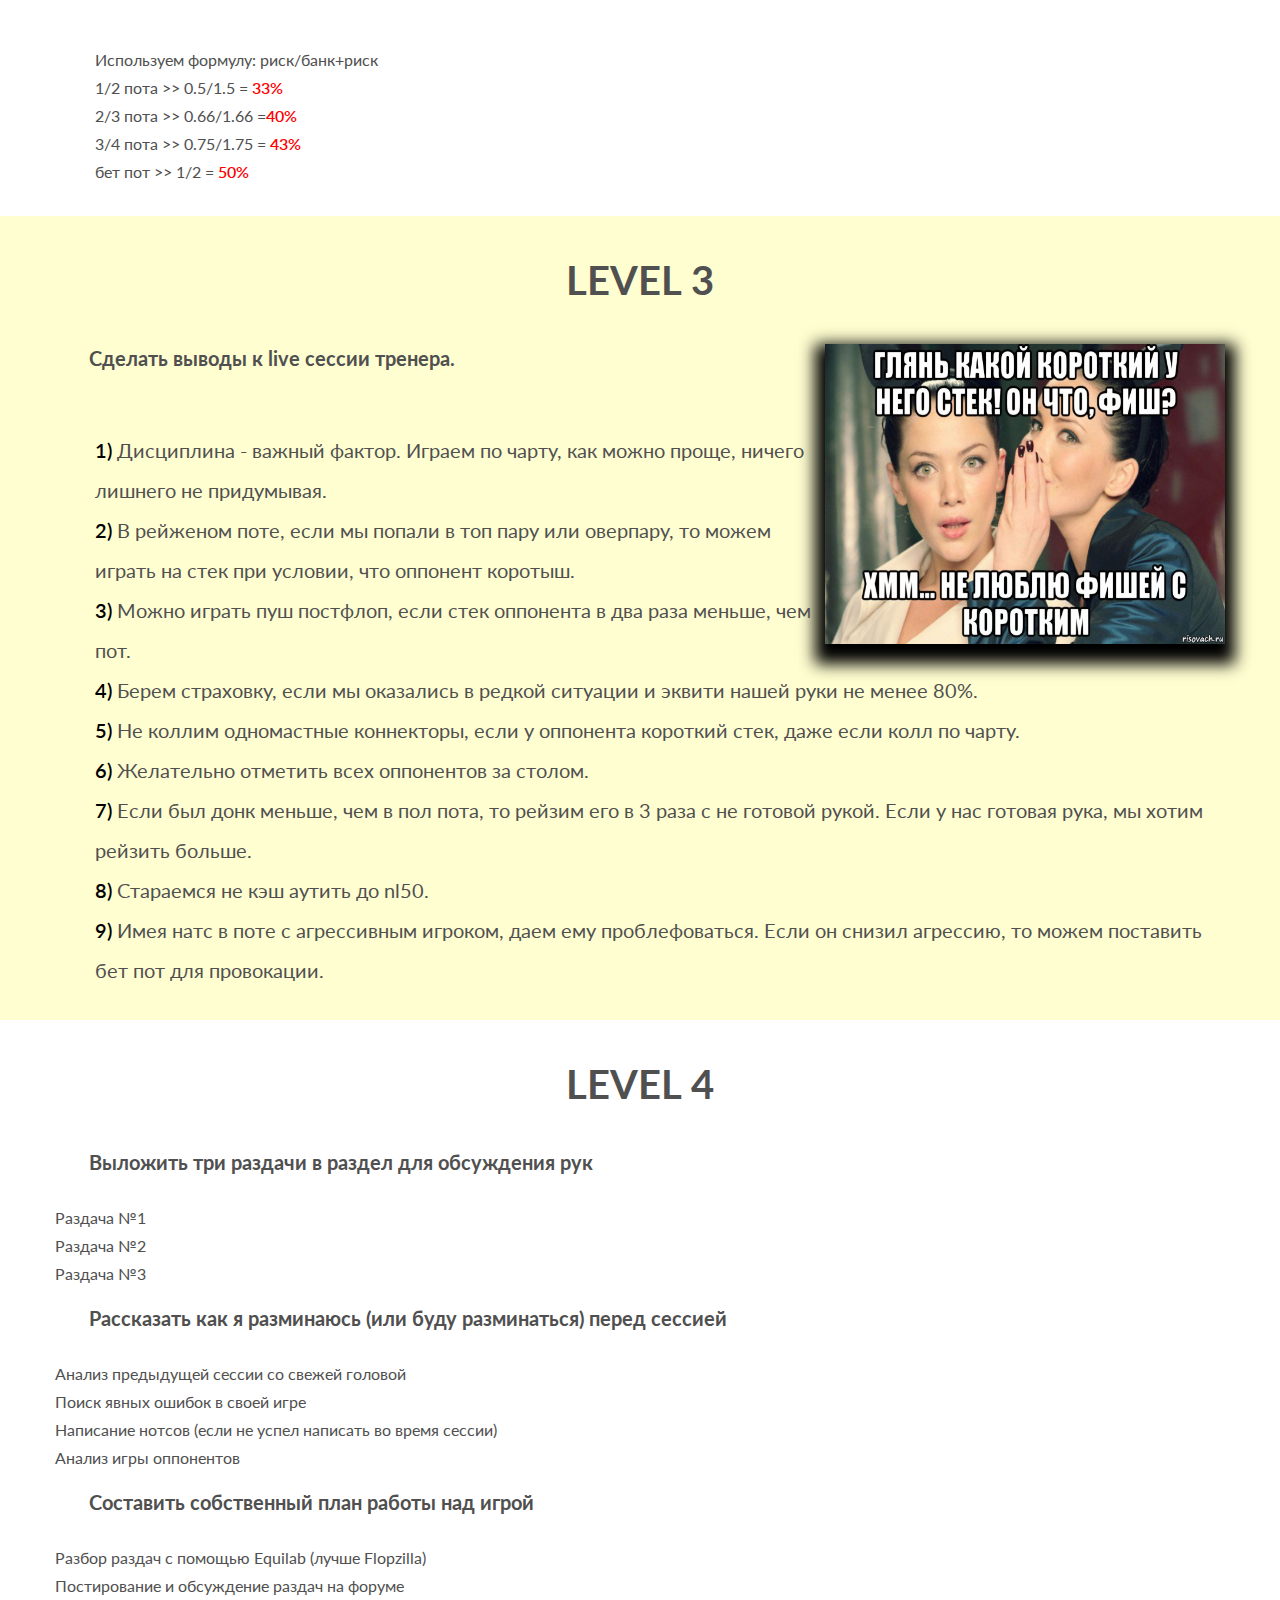
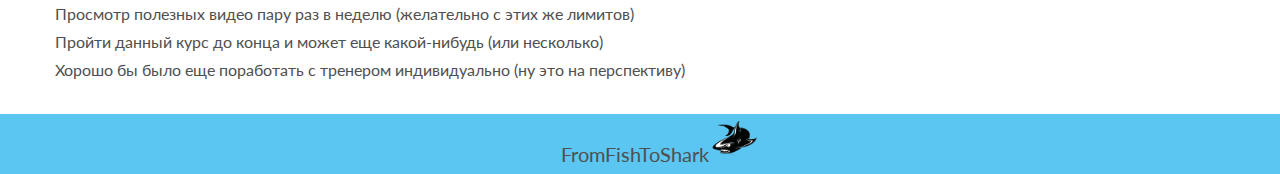
==== commit eec76b6c: "Add files via upload" ====
--- a/index.html
+++ b/index.html
@@ -331,9 +331,47 @@
 
         </div>
 
-
-      </div>
-    </div>
+      </div>
+    </div>
+  </div>
+
+
+  <div class="section-4">
+
+    <h2>LEVEL 4</h2>
+
+    <div class="container">
+
+      <div class="block__four">
+        <h3 class="header__lesson-3">Выложить три раздачи в раздел для обсуждения рук</h3><br>
+        <ul class="block__four-links">
+          <li><a href="http://ru.poker25.com/forum/thread.php?postid=23295655#post23295655">Раздача №1</a></li>
+          <li><a href="http://ru.poker25.com/forum/thread.php?postid=23295667#post23295667">Раздача №2</a></li>
+          <li><a href="http://ru.poker25.com/forum/thread.php?postid=23295707#post23295707">Раздача №3</a></li>
+        </ul>
+
+        <h3 class="header__lesson-3">Рассказать как я разминаюсь (или буду разминаться) перед сессией</h3><br>
+
+        <ul class="block__four-warmup">
+          <li>Анализ предыдущей сессии со свежей головой</li>
+          <li>Поиск явных ошибок в своей игре</li>
+          <li>Написание нотсов (если не успел написать во время сессии)</li>
+          <li>Анализ игры оппонентов</li>
+        </ul>
+
+        <h3 class="header__lesson-3">Составить собственный план работы над игрой</h3><br>
+
+        <ul class="block__four-plan">
+          <li>Разбор раздач с помощью Equilab (лучше Flopzilla)</li>
+          <li>Постирование и обсуждение раздач на форуме</li>
+          <li>Просмотр полезных видео пару раз в неделю (желательно с этих же лимитов)</li>
+          <li>Пройти данный курс до конца и может еще какой-нибудь (или несколько)</li>
+          <li>Хорошо бы было еще поработать с тренером индивидуально (ну это на перспективу)</li>
+        </ul>
+
+      </div>
+    </div>
+
 
 
     <footer class="footer">
@@ -349,6 +387,8 @@
         </div>
       </div>
 
+
+
     </footer>
 
     <script src="https://ajax.googleapis.com/ajax/libs/jquery/3.4.1/jquery.min.js"></script>
--- a/css/style.css
+++ b/css/style.css
@@ -316,6 +316,7 @@
     width: 400px;
     height: 300px;
     float: right;
+    box-shadow: 0px 10px 15px 10px #000;
 }
 
 .block__text-3{
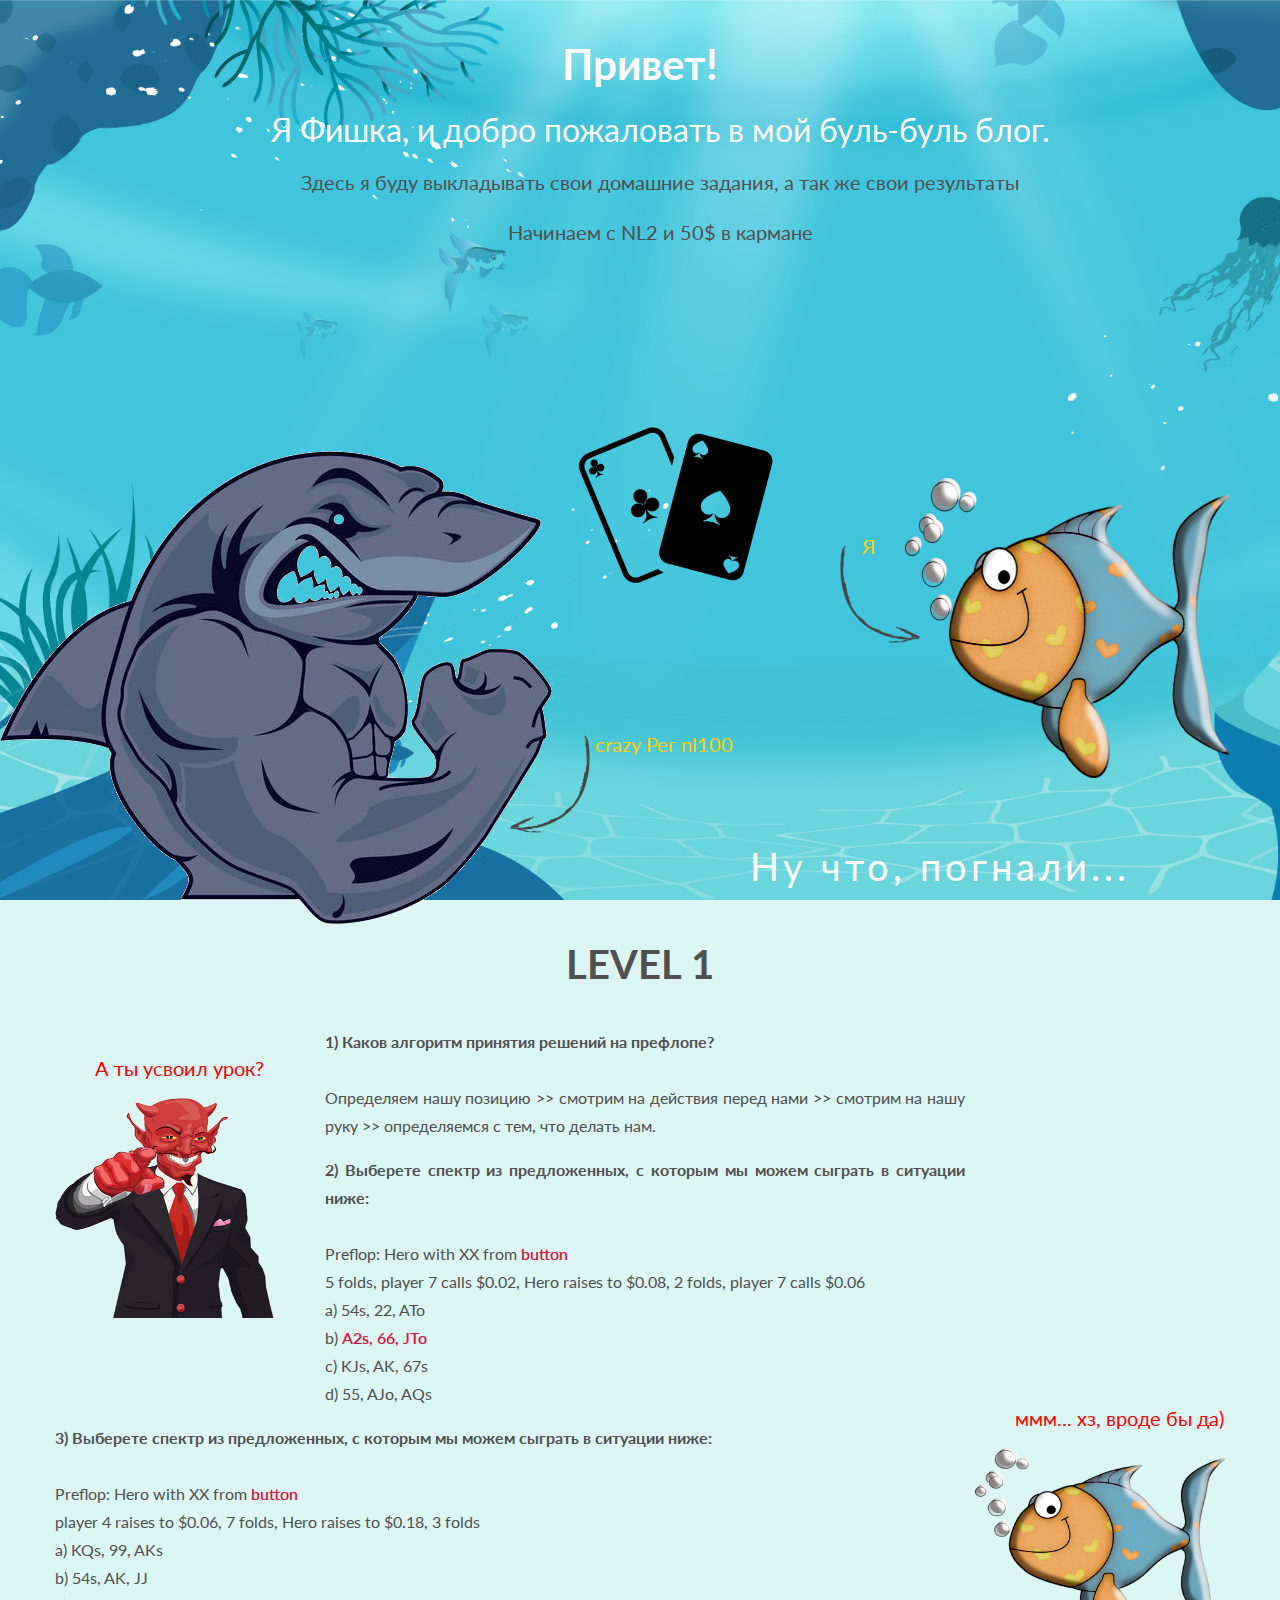
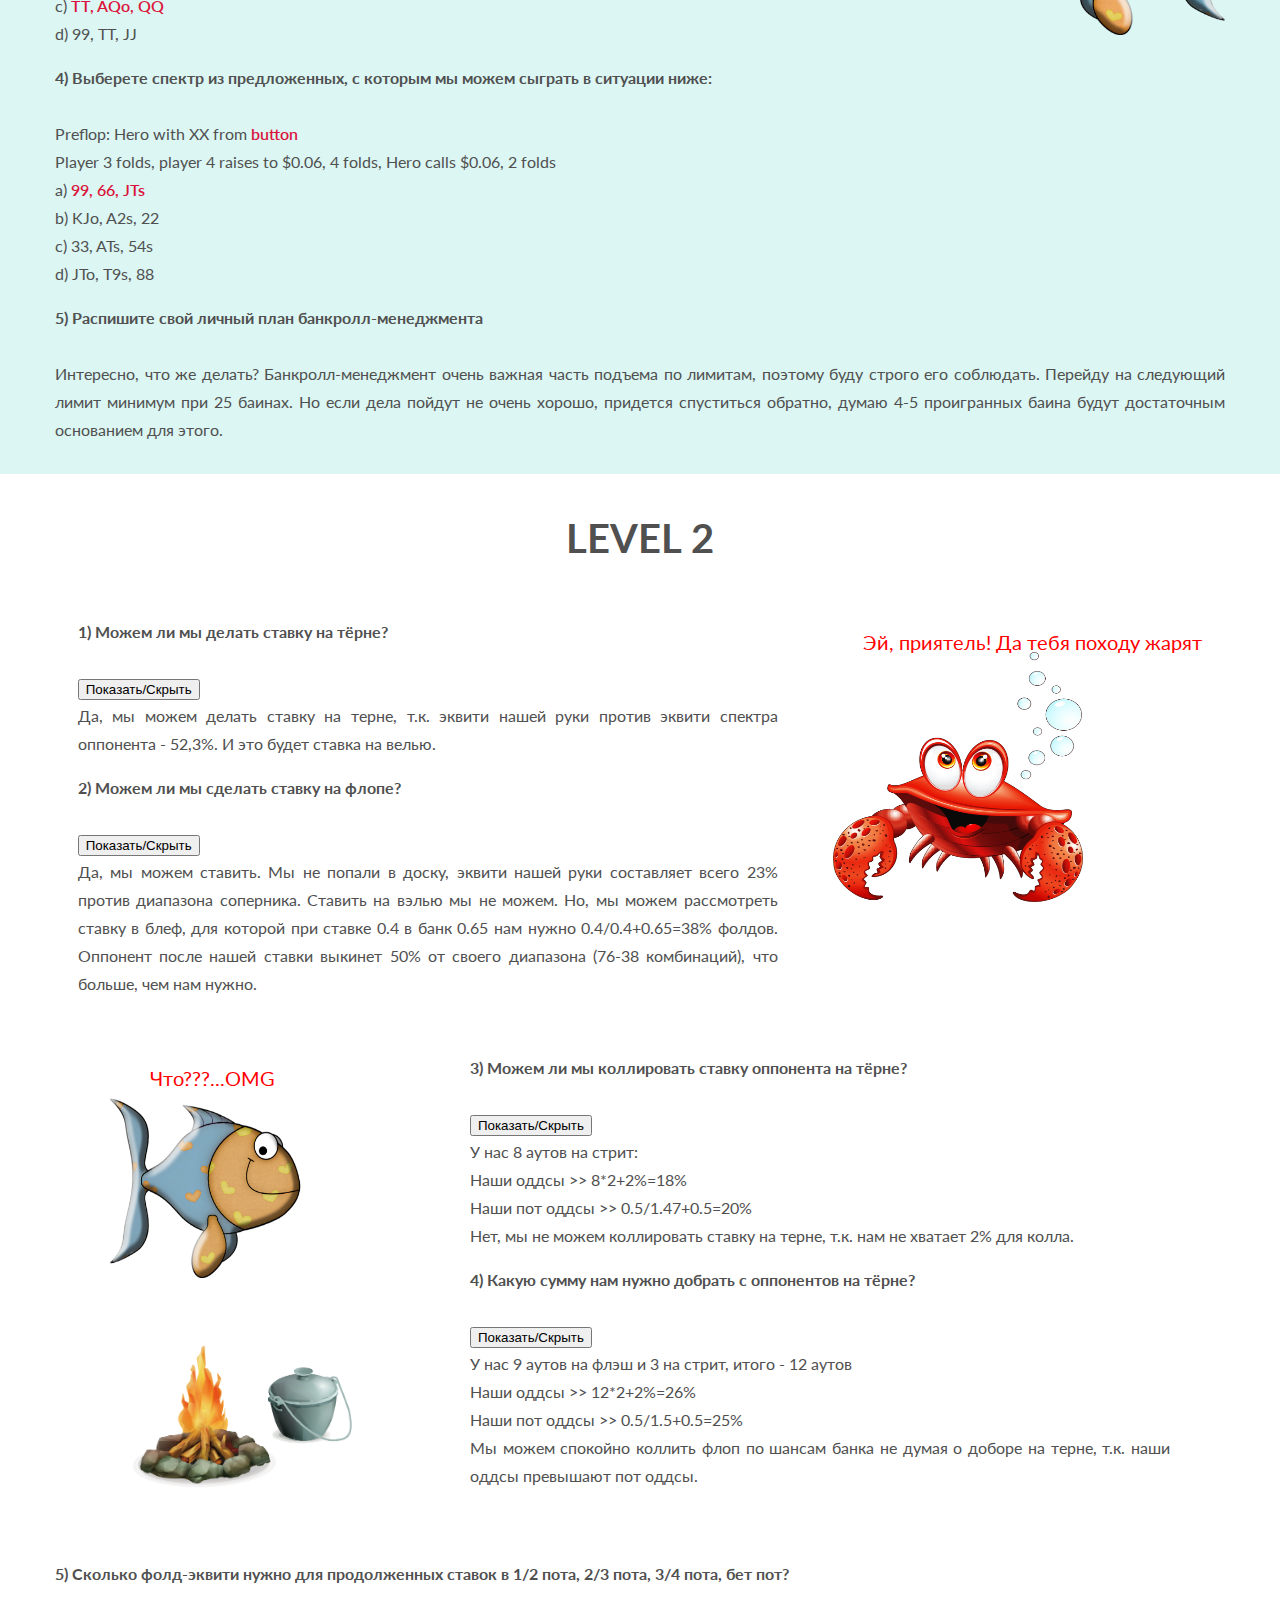
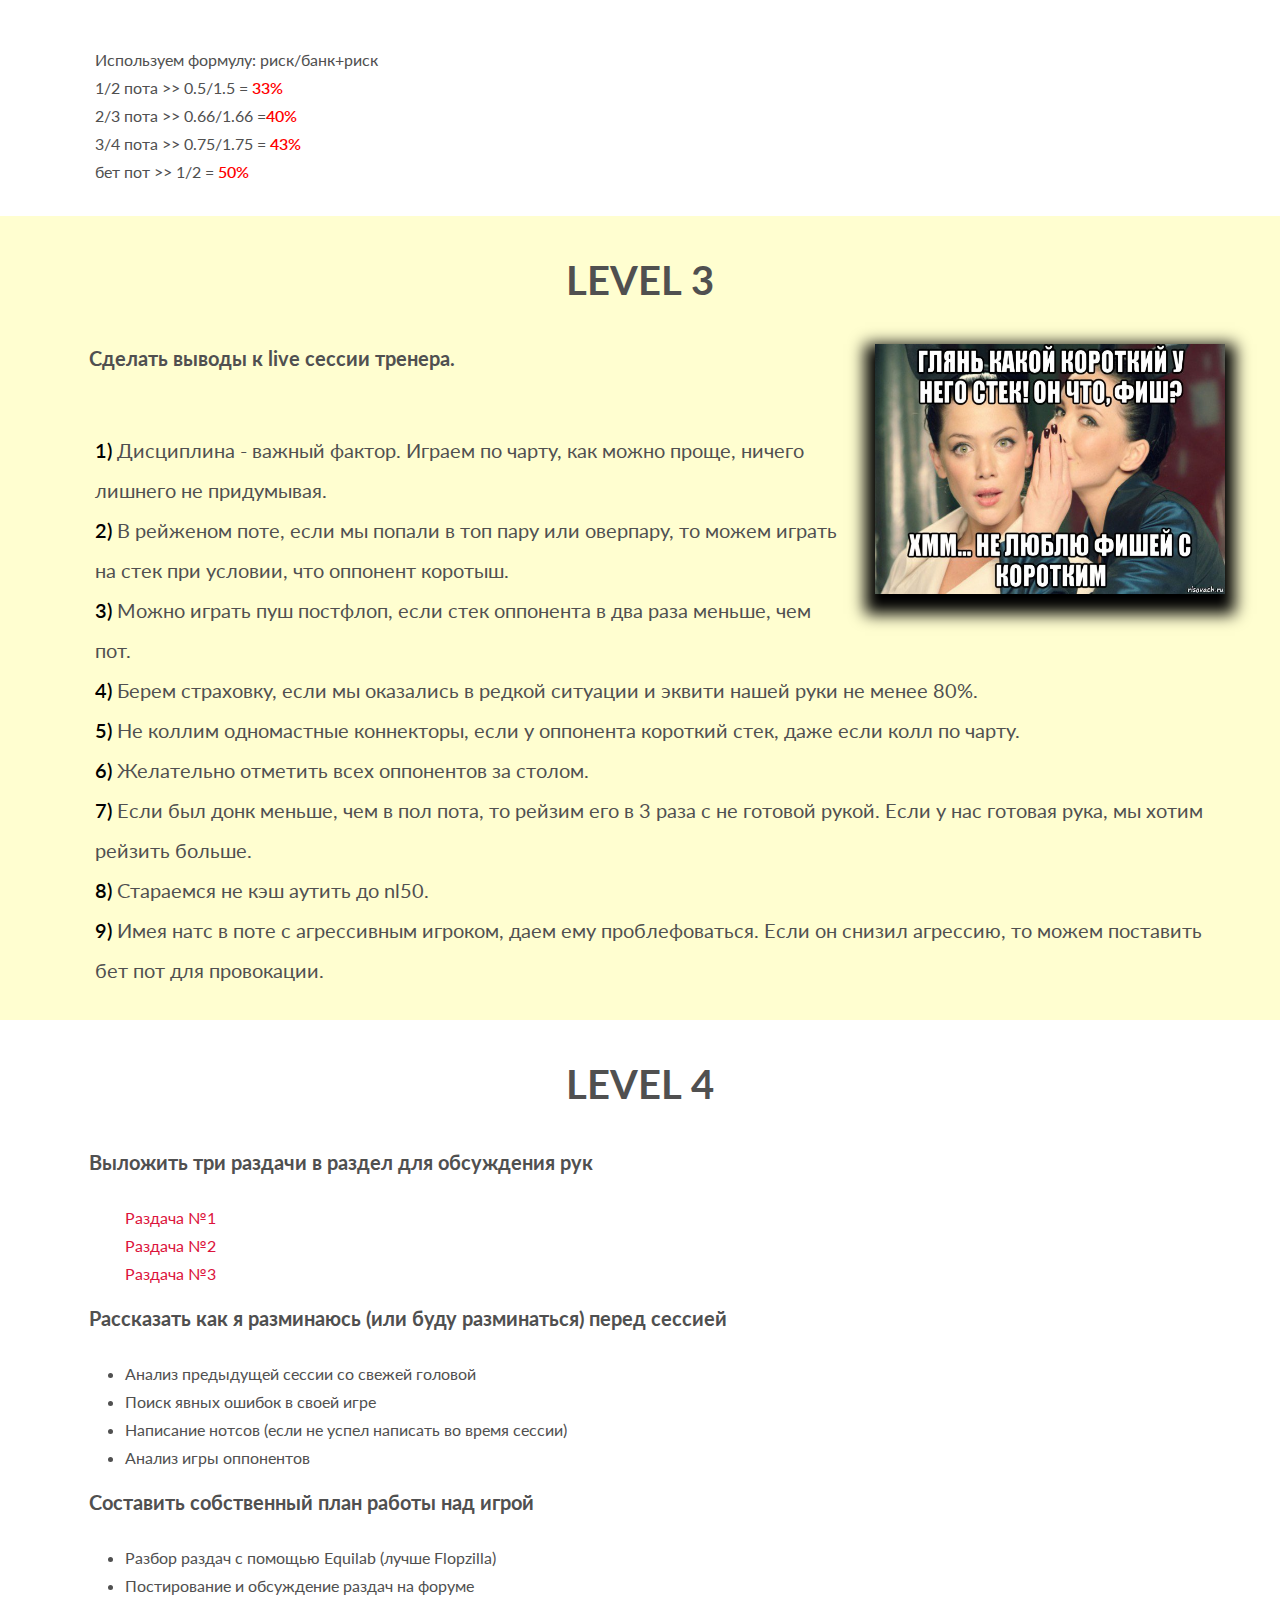
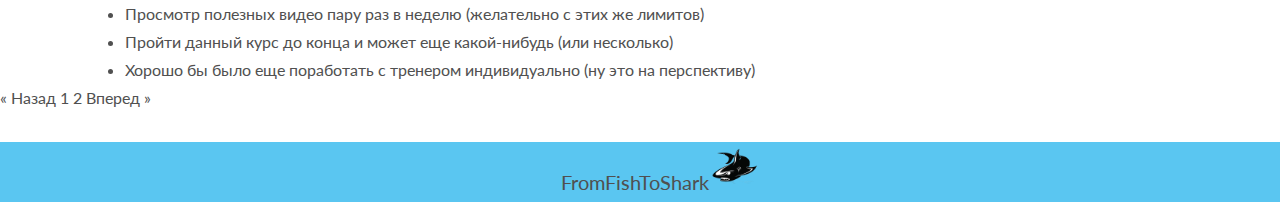
==== commit 18c5d745: "Add files via upload" ====
--- a/index.html
+++ b/index.html
@@ -373,6 +373,12 @@
     </div>
 
 
+    <div class="pages">
+      <a href="#" class="previous">&laquo; Назад</a>
+      <a href="#" class="previous round">1</a>
+      <a href="page_2.html" class="next round">2</a>
+      <a href="page_2.html" class="next">Вперед &raquo;</a>
+    </div>
 
     <footer class="footer">
 
--- a/css/style.css
+++ b/css/style.css
@@ -313,8 +313,9 @@
 }
 
 .photo__mem{
-    width: 400px;
-    height: 300px;
+    width: 350px;
+    height: 250px;
+    margin-left: 30px;
     float: right;
     box-shadow: 0px 10px 15px 10px #000;
 }
@@ -326,6 +327,33 @@
 .numbers__lesson-3{
     color: #000;
 }
+
+
+
+.block__four-links{
+    margin-left: 70px;
+}
+
+.block__four-links li a{
+    color: crimson;
+}
+
+.block__four-warmup{
+    margin-left: 70px;
+}
+
+.block__four-warmup li{
+    list-style: initial ;
+}
+
+.block__four-plan{
+    margin-left: 70px;
+}
+
+.block__four-plan li{
+    list-style: initial ;
+}
+
 
 
 
